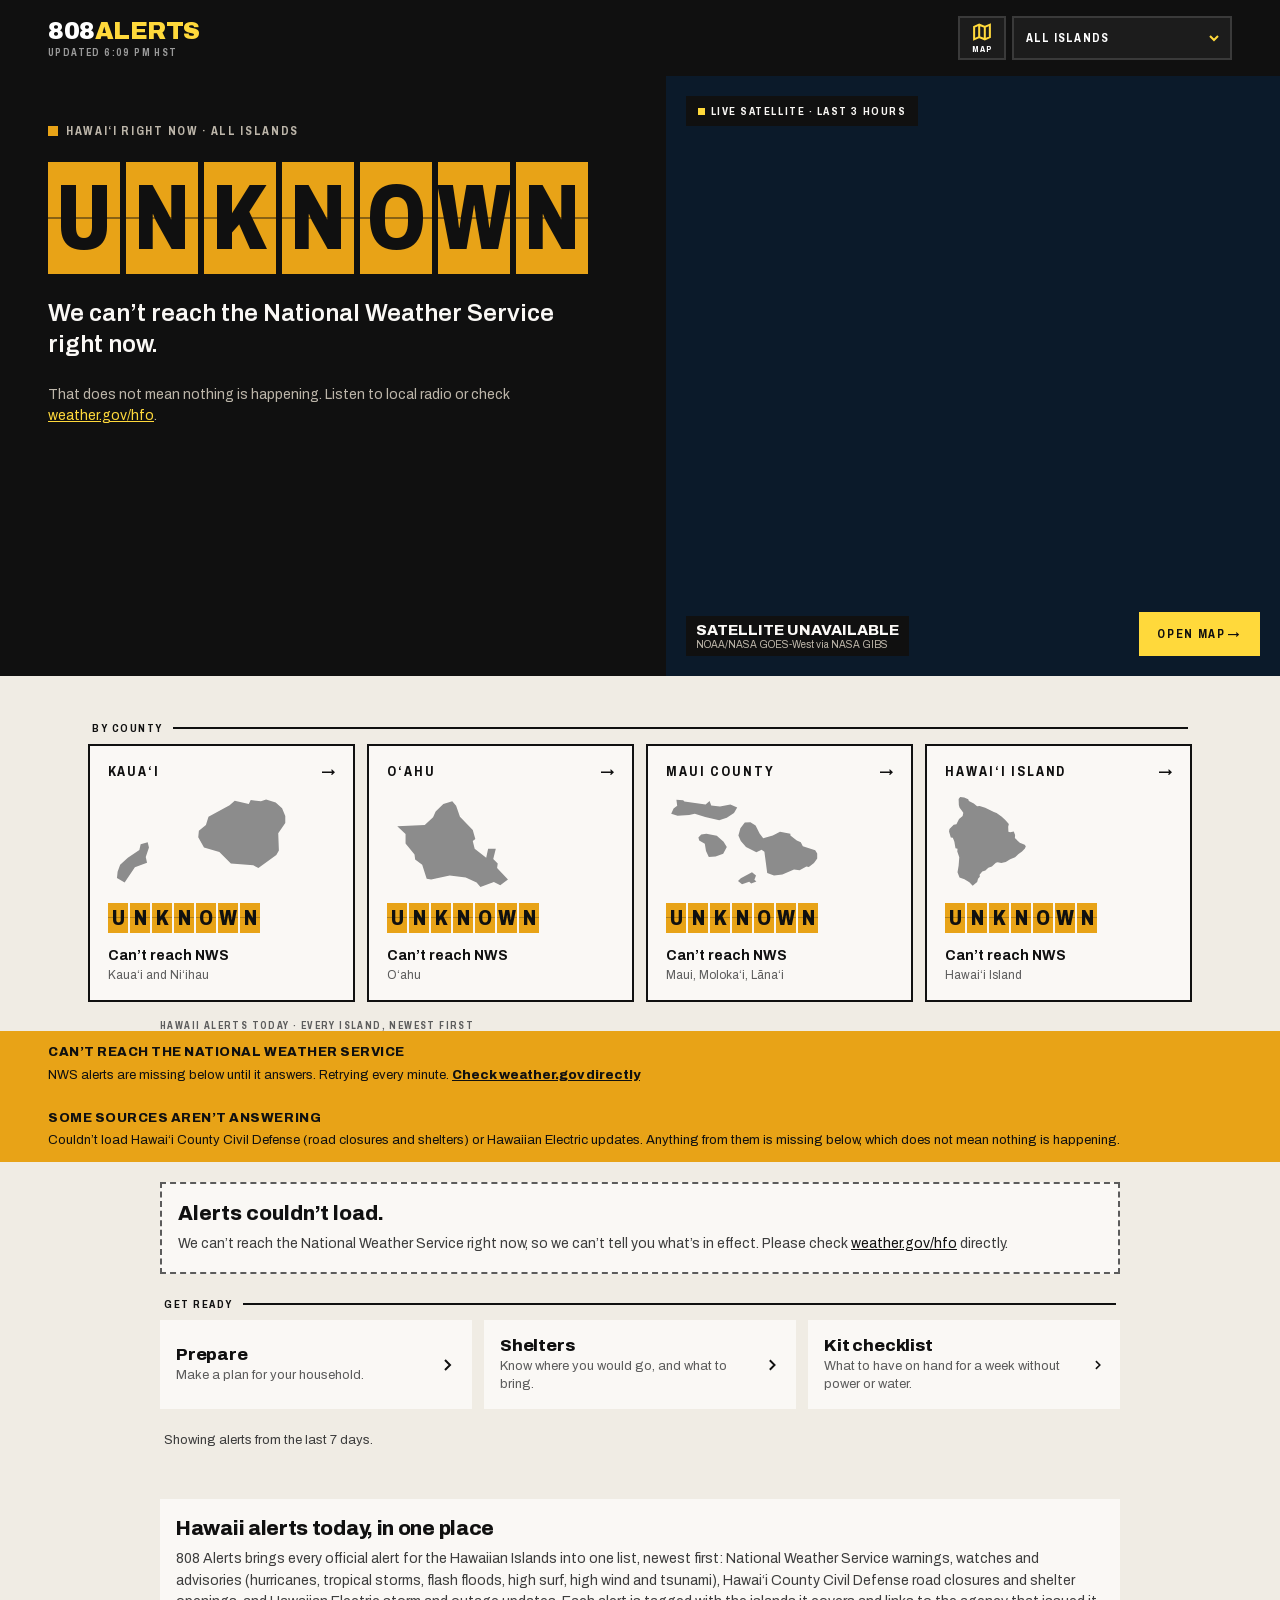
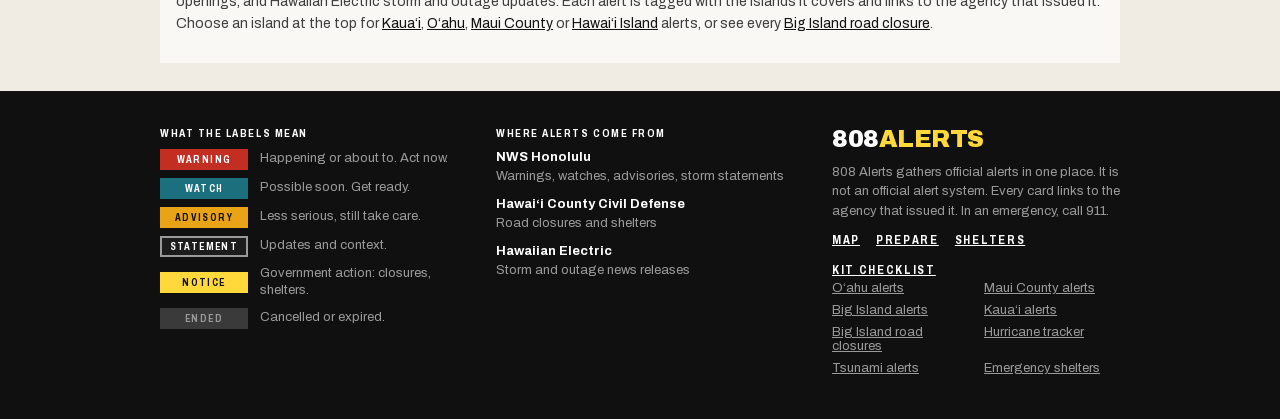
==== index.html @ 9dc6ea48 "Add the home page hero: split-flap status word, NWS wind-window countdown, satellite loop, county bo" ====
<!doctype html>
<html lang="en" data-page="feed" data-island="ALL">
<head>
<meta charset="utf-8">
<meta name="viewport" content="width=device-width, initial-scale=1, viewport-fit=cover">
<title>Hawaii Alerts Today: Live Warnings, Road Closures &amp; Outages · 808 Alerts</title>
<meta name="description" content="Live Hawaii alerts today for every island: National Weather Service warnings and watches, Big Island road closures and shelters, and Hawaiian Electric outage updates, newest first.">
<meta name="theme-color" content="#101010">
<link rel="canonical" href="https://808alerts.com/">
<link rel="icon" type="image/png" href="[data-uri]">
<meta property="og:image" content="https://808alerts.com/og-image.png">
<meta property="og:type" content="website">
<meta property="og:site_name" content="808 Alerts">
<meta property="og:url" content="https://808alerts.com/">
<meta property="og:title" content="Hawaii Alerts Today: Live Warnings, Road Closures &amp; Outages · 808 Alerts">
<meta property="og:description" content="Live Hawaii alerts today for every island: National Weather Service warnings and watches, Big Island road closures and shelters, and Hawaiian Electric outage updates, newest first.">
<meta name="twitter:card" content="summary">
<meta name="twitter:title" content="Hawaii Alerts Today: Live Warnings, Road Closures &amp; Outages · 808 Alerts">
<meta name="twitter:description" content="Live Hawaii alerts today for every island: National Weather Service warnings and watches, Big Island road closures and shelters, and Hawaiian Electric outage updates, newest first.">
<meta name="twitter:image" content="https://808alerts.com/og-image.png">
<script type="application/ld+json">
{"@context": "https://schema.org", "@type": "WebSite", "name": "808 Alerts", "url": "https://808alerts.com/", "description": "Every official alert in Hawaiʻi, newest first, tagged by island. Not an official alert system.", "inLanguage": "en", "isAccessibleForFree": true}
</script>
<style>
@font-face{
  font-family:Archivo;
  font-style:normal;
  font-weight:400 900;
  font-stretch:77% 100%;
  font-display:swap;
  src:url([data-uri]) format("woff2");
}
:root{
  --ink:#101010;--ink2:#1c1c1c;--surface:#faf8f5;--surface2:#f0ece4;--line:#e6e1d9;
  --accent:#ffd93b;--warn:#c22e22;--advis:#e8a317;--watch:#1c6f7d;
  --muted:#9a9a9a;--muted3:#5c5c5c;--body:#3d3d3d;--land:#d6cfc2;--edge:#3a3a3a;
}
*{box-sizing:border-box}
html{-webkit-text-size-adjust:100%}
body{margin:0;background:var(--surface2);color:var(--ink);font-family:Archivo,system-ui,-apple-system,"Segoe UI",sans-serif;font-stretch:100%}
a{color:var(--ink)}
button,select{font:inherit;color:inherit;cursor:pointer}
:focus-visible{outline:2px solid var(--accent);outline-offset:2px}
.sr{position:absolute;width:1px;height:1px;overflow:hidden;clip:rect(0 0 0 0);white-space:nowrap}
.n{font-stretch:77%;font-weight:700;letter-spacing:.14em}
[hidden]{display:none!important}

/* header */
.bar{background:var(--ink);padding:12px 16px;display:flex;align-items:center;justify-content:space-between;gap:12px;position:sticky;top:0;z-index:5}
.brand{display:flex;flex-direction:column;gap:5px;text-decoration:none}
.wm{font-weight:900;font-size:20px;letter-spacing:-.02em;line-height:1}
.wm b{color:#fff;font-weight:900}.wm i{color:var(--accent);font-style:normal}
.upd{font-size:10px;color:var(--muted);line-height:1}
.hr{display:flex;align-items:center;gap:6px}
.mapbtn{min-height:44px;min-width:48px;padding:0 10px;border:2px solid var(--edge);background:var(--ink2);color:#fff;text-decoration:none;display:flex;flex-direction:column;align-items:center;justify-content:center;gap:3px;font-size:9px;letter-spacing:.12em}
.mapbtn svg{color:var(--accent)}
.mapbtn:hover{border-color:var(--accent)}
.pick{position:relative}
.pick select{appearance:none;-webkit-appearance:none;min-height:44px;width:152px;padding:0 34px 0 12px;background:var(--ink2);color:#fff;border:2px solid var(--edge);border-radius:0;font-stretch:77%;font-weight:700;font-size:12px;letter-spacing:.1em}
.pick svg{position:absolute;right:12px;top:50%;margin-top:-6px;pointer-events:none}
.back{min-height:44px;display:flex;align-items:center;gap:8px;color:#fff;text-decoration:none;font-size:12px}

/* banners */
.banner{background:var(--advis);color:var(--ink);padding:12px 16px;display:flex;flex-direction:column;gap:4px;font-size:13px;line-height:1.45}
.banner strong{font-weight:800;letter-spacing:.04em}
.banner a{font-weight:800}

/* feed */
main{padding:0 12px 28px;display:flex;flex-direction:column;gap:10px;max-width:960px;margin:0 auto}
.rule{display:flex;align-items:center;gap:10px;padding:14px 4px 0}
.rule span:first-child{font-size:11px;white-space:nowrap}
.rule span:last-child{flex-grow:1;height:2px;background:var(--ink);display:block}
.rule.red span:first-child{color:var(--warn)}.rule.red span:last-child{background:var(--warn)}
.group{display:flex;flex-direction:column;gap:10px}

.card{background:var(--surface);display:flex;flex-direction:column}
.card.ended{opacity:.62}
.card.ended h2{color:var(--muted3);text-decoration:line-through;text-decoration-thickness:2px}
.card.pin{outline:3px solid var(--warn);outline-offset:-3px}
.c-top{padding:12px 14px 0;display:flex;align-items:flex-start;justify-content:space-between;gap:12px}
.c-id{display:flex;flex-direction:column;gap:8px;min-width:0}
.c-ev{display:flex;flex-wrap:wrap;align-items:center;gap:8px}
.tag{padding:3px 7px;font-size:11px;border:2px solid transparent;line-height:1.1;display:inline-block}
.t-WARNING{background:var(--warn);color:#fff;border-color:var(--warn)}
.t-WATCH{background:var(--watch);color:#fff;border-color:var(--watch)}
.t-ADVISORY{background:var(--advis);color:var(--ink);border-color:var(--advis)}
.t-STATEMENT{background:var(--surface);color:var(--ink);border-color:var(--ink)}
.t-NOTICE{background:var(--ink);color:var(--accent);border-color:var(--ink)}
.t-ENDED{background:var(--line);color:var(--muted3);border-color:var(--line)}
.ev{font-weight:800;font-size:13px;text-transform:uppercase}
.when{font-size:12px;color:var(--muted3);display:flex;flex-wrap:wrap;align-items:center;gap:6px}
.when b{color:var(--ink);font-weight:800}
.stale{background:var(--advis);color:var(--ink);padding:2px 6px;font-size:10px;letter-spacing:.1em}
.loc{display:flex;flex-direction:column;align-items:flex-end;gap:4px;flex-shrink:0;width:100px;color:var(--ink);text-decoration:none}
.loc:hover svg{outline:2px solid var(--accent);outline-offset:2px}
.loc svg{display:block;width:96px;height:64px}
.loc span{font-size:9px;letter-spacing:.1em;line-height:1.2;text-align:right}
.c-body{padding:8px 14px 14px;display:flex;flex-direction:column;gap:8px}
.card h2{margin:0;font-weight:800;font-size:20px;line-height:1.15;letter-spacing:-.015em}
.card h2 a{color:inherit;text-decoration:none}
.card h2 a:hover{text-decoration:underline;text-decoration-thickness:2px}
.card p{margin:0;font-size:14px;line-height:1.5;color:var(--body)}
.area{font-size:12px;line-height:1.4;color:var(--muted3)}
.band{padding:9px 14px;font-size:13px;line-height:1.4}
.band b{font-weight:800}
.band.red{background:var(--warn);color:#fff}
.band.amb{background:var(--advis);color:var(--ink)}
.c-foot{border-top:2px solid var(--line);padding:10px 14px;display:flex;align-items:center;gap:10px}
.c-meta{display:flex;flex-direction:column;gap:2px;min-width:0}
.c-meta .ag{font-size:11px;letter-spacing:.12em}
.c-meta span{font-size:11px;color:var(--muted3)}
.c-meta .until{color:var(--ink);font-weight:700}
.src{margin-left:auto;min-height:40px;padding:0 12px;background:var(--accent);color:var(--ink);text-decoration:none;display:flex;align-items:center;gap:6px;font-weight:800;font-size:11px;letter-spacing:.08em;white-space:nowrap;border:0;border-radius:0}
.more{min-height:44px;margin-top:8px;background:transparent;border:2px solid var(--ink);border-radius:0;font-weight:800;font-size:12px;letter-spacing:.08em}
.note{padding:12px 4px 0;font-size:13px;line-height:1.5;color:var(--body)}

.empty{background:var(--surface);border:2px dashed var(--muted3);padding:18px 16px;display:flex;flex-direction:column;gap:8px;margin-top:12px}
.empty h2{margin:0;font-weight:800;font-size:20px;line-height:1.15}
.empty p{margin:0;font-size:14px;line-height:1.5;color:var(--body)}
.quiet{background:var(--surface);padding:22px 18px 20px;display:flex;flex-direction:column;gap:14px;margin-top:12px}
.quiet svg{width:100%;height:auto;max-width:420px}
.quiet .k{display:flex;align-items:center;gap:8px;color:var(--watch);font-size:11px}
.quiet .k i{width:10px;height:10px;background:var(--watch);display:block}
.quiet h2{margin:0;font-weight:800;font-size:30px;line-height:1.05;letter-spacing:-.03em}
.quiet p{margin:0;font-size:14px;line-height:1.5;color:var(--body)}
.loading{padding:40px 8px;font-size:14px;color:var(--muted3)}

.tiles{display:flex;flex-direction:column;gap:4px}
.tile{background:var(--surface);padding:16px;min-height:44px;display:flex;align-items:center;gap:12px;text-decoration:none;color:var(--ink)}
.tile span{display:flex;flex-direction:column;gap:3px;flex-grow:1}
.tile b{font-weight:800;font-size:17px;letter-spacing:-.01em}
.tile small{font-size:13px;color:var(--muted3);line-height:1.35}

/* detail */
.d-head{background:var(--surface);display:flex;flex-direction:column;margin-top:12px}
.d-in{padding:16px 16px 0;display:flex;flex-direction:column;gap:12px}
.d-head h1{margin:0;font-weight:800;font-size:28px;line-height:1.06;letter-spacing:-.03em}
.facts{display:grid;grid-template-columns:repeat(2,minmax(0,1fr));gap:10px 14px;font-size:13px;line-height:1.35}
.facts div{display:flex;flex-direction:column;gap:2px}
.facts span{font-size:10px;color:var(--muted3)}
.facts b{font-weight:800}
.d-head p{margin:0;font-size:15px;line-height:1.5;color:var(--body)}
.acts{padding:14px 16px 16px;display:grid;grid-template-columns:repeat(2,minmax(0,1fr));gap:6px}
.acts .src{margin:0;min-height:44px;justify-content:center;font-size:12px;grid-column:1/-1}
.mapl{min-height:44px;background:var(--surface);color:var(--ink);border:2px solid var(--ink);text-decoration:none;display:flex;align-items:center;justify-content:center;gap:8px;font-weight:800;font-size:12px;letter-spacing:.08em}
.share{min-height:44px;background:var(--ink);color:#fff;border:0;border-radius:0;display:flex;align-items:center;justify-content:center;gap:8px;font-weight:800;font-size:12px;letter-spacing:.08em}
.panel{background:var(--surface);padding:14px;display:flex;flex-direction:column;gap:14px}
.panel>p{margin:0;font-size:13px;line-height:1.45;color:var(--body)}
.zones{display:grid;grid-template-columns:repeat(2,minmax(0,1fr));gap:4px}
.zones button{min-height:52px;padding:8px 10px;border:2px solid var(--line);border-radius:0;background:var(--surface);text-align:left;display:flex;flex-direction:column;justify-content:center;gap:2px}
.zones button b{font-weight:800;font-size:12px;line-height:1.2}
.zones button span{font-size:9px;color:var(--muted3)}
.zones button[aria-pressed=true]{background:var(--ink);color:#fff;border-color:var(--ink)}
.zones button[aria-pressed=true] span{color:var(--accent)}
.threats{display:flex;flex-direction:column;border-top:2px solid var(--ink)}
.threats .zt{padding:12px 0 4px;display:flex;flex-direction:column;gap:2px}
.threats .zt b{font-weight:800;font-size:18px}
.threats .zt span{font-size:12px;color:var(--muted3)}
.thr{padding:12px 0;border-bottom:2px solid var(--line);display:flex;flex-direction:column;gap:6px}
.thr .h{display:flex;align-items:center;gap:10px}
.thr .h span:first-child{font-size:11px;flex-grow:1}
.bars{display:flex;gap:3px}
.bars i{width:18px;height:8px;display:block;background:var(--line)}
.bars i.on{background:var(--ink)}
.thr b{font-weight:800;font-size:15px}
.thr small{font-size:13px;line-height:1.4;color:var(--body)}
.fine{margin:0;font-size:12px;line-height:1.45;color:var(--muted3)}
.rows{background:var(--surface);padding:4px 14px;display:flex;flex-direction:column}
.rows div{padding:12px 0;border-bottom:2px solid var(--line);display:grid;grid-template-columns:76px minmax(0,1fr);gap:10px;font-size:14px;line-height:1.45}
.rows div:last-child{border-bottom:0}
.rows div>span:first-child{font-weight:800}
.rows .n{font-size:11px;padding-top:2px;font-weight:700}
.full{background:var(--surface);padding:0 14px}
.full summary{min-height:44px;display:flex;align-items:center;font-weight:800;font-size:12px;letter-spacing:.08em;cursor:pointer}
.full pre{white-space:pre-wrap;font-family:inherit;font-size:13px;line-height:1.5;color:var(--body);margin:0 0 14px}
.rel{background:var(--surface);padding:12px 14px;display:flex;flex-direction:column;gap:5px;text-decoration:none;color:var(--ink)}
.rel .h{display:flex;align-items:center;gap:8px}
.rel .h .tag{font-size:10px;padding:2px 6px}
.rel .h time{margin-left:auto;font-size:12px;color:var(--muted3)}
.rel b{font-size:14px;font-weight:700;line-height:1.3}

/* footer */
footer.site{background:var(--ink);color:var(--muted);padding:24px 20px 32px}
.f-in{max-width:960px;margin:0 auto;display:flex;flex-direction:column;gap:28px}
.f-in h3{margin:0 0 10px;font-size:11px;color:#fff;font-weight:700}
.legend{display:grid;grid-template-columns:88px minmax(0,1fr);gap:8px 12px;align-items:center;font-size:13px;line-height:1.35}
.legend .tag{font-size:10px;text-align:center}
.legend .t-STATEMENT{background:var(--ink2);color:#fff;border-color:var(--muted)}
.legend .t-NOTICE{background:var(--accent);color:var(--ink);border-color:var(--accent)}
.legend .t-ENDED{background:var(--edge);color:var(--muted);border-color:var(--edge)}
.srcs{display:flex;flex-direction:column;gap:10px;font-size:13px;line-height:1.35}
.srcs div{display:flex;flex-direction:column;gap:2px}
.srcs b{color:#fff;font-weight:700}
.about p{margin:12px 0;font-size:13px;line-height:1.5}
.links{display:flex;flex-wrap:wrap;gap:16px;font-size:12px}
.links a{color:#fff}
.more-l{display:grid;grid-template-columns:repeat(2,minmax(0,1fr));gap:8px 16px;font-size:13px;margin-top:4px}
.more-l a{color:var(--muted)}
.more-l a:hover{color:#fff}

@media (min-width:900px){
  .bar{padding:16px 48px}
  .wm{font-size:24px}
  .pick select{width:220px}
  main{padding:8px 0 40px;width:960px}
  .card{display:grid;grid-template-columns:124px minmax(0,1fr) 156px;grid-auto-rows:auto}
  .card .c-top{display:contents}
  .card .c-id{grid-column:1;grid-row:1/span 6;padding:18px 16px;border-right:2px solid var(--line);gap:10px}
  .card .c-ev{flex-direction:column;align-items:flex-start;order:2;gap:6px}
  .card .when{order:1;flex-direction:column;align-items:flex-start;gap:4px}
  .card .when b{font-size:20px;letter-spacing:-.01em;line-height:1;display:block;margin-bottom:4px}
  .card .when .dot{display:none}
  .card .loc{grid-column:3;grid-row:1/span 6;width:auto;padding:18px 16px;border-left:2px solid var(--line);align-items:center}
  .card .loc svg{width:132px;height:88px}
  .card .loc span{text-align:center;font-size:10px}
  .card .c-body,.card .band,.card .c-foot{grid-column:2}
  .card .c-foot{align-self:end}
  .card h2{font-size:24px}
  .card p{font-size:15px;line-height:1.55}
  .c-body{padding:18px 22px 16px;gap:10px}
  .band{padding:10px 22px}
  .c-foot{margin-top:auto;padding:10px 22px}
  .tiles{display:grid;grid-template-columns:repeat(3,minmax(0,1fr));gap:12px}
  .zones{grid-template-columns:repeat(4,minmax(0,1fr))}
  .detail main{width:720px}
  .f-in{display:grid;grid-template-columns:repeat(3,minmax(0,1fr));gap:48px}
  footer.site{padding:36px 48px 44px}
  .banner{padding:12px 48px}
}

/* SEO pass, 2026-09-24: page heading, about block, island guides, road closures */
.kick{max-width:960px;margin:0 auto;padding:14px 16px 0;font-size:10px;color:var(--muted3);font-weight:700}
.morel{font-size:13px;font-weight:700;color:var(--ink)}
.aboutfeed{max-width:960px;margin:8px auto 0;padding:0 12px}
.aboutfeed>div,.guide{background:var(--surface);padding:18px 16px}
.aboutfeed h2,.guide h2{margin:0 0 8px;font-weight:800;font-size:20px;letter-spacing:-.015em;line-height:1.15}
.aboutfeed p,.guide p{margin:0 0 10px;font-size:14px;line-height:1.55;color:var(--body)}
.aboutfeed p b{color:var(--ink)}
#now p{background:var(--surface2);padding:10px 12px;margin:12px 0 0}
.guide{max-width:960px;margin:10px auto 0;padding:18px 16px}
.guidewrap{max-width:960px;margin:0 auto;padding:0 12px 28px}
.guide h2{margin-top:22px}
.guide h2:first-child{margin-top:0}
.guide ul{margin:0 0 12px;padding-left:18px;font-size:14px;line-height:1.55;color:var(--body)}
.guide ul.links{list-style:none;padding:0;display:flex;flex-direction:column;gap:4px}
.guide ul.links li{background:var(--surface2);padding:10px 12px}
.guide ul.links a{font-weight:800;color:var(--ink);text-decoration:none;display:flex;flex-direction:column;gap:2px}
.guide ul.links a:hover{text-decoration:underline}
.guide .p{font-weight:400;font-size:12px;color:var(--muted3)}
.guide .meta{display:block;font-size:12px;color:var(--muted3);margin-top:3px}
.guide ul.links .meta a{display:inline;font-weight:400;color:var(--muted3);text-decoration:underline}
.guide .warnbox{background:var(--warn);color:#fff;padding:10px 12px;font-size:13px;line-height:1.45;margin:12px 0}
.guide .note{background:var(--surface2);padding:10px 12px}
.guide .cta{display:inline-flex;align-items:center;min-height:44px;padding:0 14px;background:var(--accent);color:var(--ink);font-weight:800;font-size:12px;letter-spacing:.08em;text-decoration:none;margin-top:6px}
.page{padding:12px 12px 28px}
.page>h1{margin:14px 4px 6px;font-weight:800;font-size:30px;line-height:1.05;letter-spacing:-.03em}
.page>.lead{margin:0 4px 14px;font-size:15px;line-height:1.5;color:var(--body)}
.count{margin:0 4px 10px;font-size:13px;color:var(--body)}
.roads{display:flex;flex-direction:column;gap:6px}
.road{background:var(--surface);padding:14px;display:flex;flex-direction:column;gap:6px}
.road.new{outline:2px solid var(--ink);outline-offset:-2px}
.r-h{display:flex;flex-wrap:wrap;align-items:center;gap:6px}
.r-h .dist{font-size:10px;color:var(--muted3);margin-left:4px}
.road h2{margin:0;font-weight:800;font-size:18px;line-height:1.2;display:flex;flex-direction:column;gap:2px}
.road h2 span{font-weight:600;font-size:14px;color:var(--body)}
.road p{margin:0;font-size:14px;line-height:1.45;color:var(--body)}
.road .alt{font-size:13px;color:var(--muted3)}
.road .since{font-size:12px;color:var(--muted3)}
@media (min-width:900px){
  .kick{padding:18px 0 0}
  .aboutfeed,.guidewrap{padding-left:0;padding-right:0}
  .page{width:960px;margin:0 auto;padding:12px 0 40px}
  .page>h1{font-size:40px}
  .roads{display:grid;grid-template-columns:repeat(2,minmax(0,1fr));gap:10px}
}
.road .onmap{font-size:13px;font-weight:700;color:var(--ink)}

/* Hero, 2026-11-02: split-flap status word, NWS wind-window countdown,
   GOES-West satellite loop, county board. Design: docs/hero-design/. */
.hero{background:var(--ink);color:var(--surface)}
.h-st{padding:24px 16px 28px}
.h-in{container-type:inline-size;display:flex;flex-direction:column;gap:16px;max-width:680px}
.h-k{display:flex;align-items:center;gap:8px;font-size:11px;color:#bdb6aa}
.h-k i{width:10px;height:10px;display:block;background:#5c5c5c}
.hw{margin:0}
.flaps{display:grid;grid-template-columns:repeat(var(--n),minmax(0,72px));gap:4px}
.fl{position:relative;display:flex;align-items:center;justify-content:center;font-weight:800;font-stretch:77%;line-height:1;background:#2b2b2b;color:var(--surface)}
.fl::after{content:"";position:absolute;left:0;right:0;top:50%;height:2px;margin-top:-1px;background:var(--ink);opacity:.45}
.flaps .gap{display:block}
.hw .fl{aspect-ratio:72/112;font-size:min(92px,calc((100cqw - (var(--n) - 1) * 4px) / var(--n) * 1.25))}
.lv-WARNING .fl,.h-k i.lv-WARNING{background:var(--warn);color:#fff}
.lv-WATCH .fl,.h-k i.lv-WATCH{background:var(--watch);color:#fff}
.lv-ADVISORY .fl,.lv-UNKNOWN .fl,.h-k i.lv-ADVISORY,.h-k i.lv-UNKNOWN{background:var(--advis);color:var(--ink)}
.lv-STATEMENT .fl,.h-k i.lv-STATEMENT{background:var(--surface);color:var(--ink)}
.h-k i.lv-QUIET{background:var(--surface)}
.lv-CHECKING .fl{color:var(--muted)}
.h-sum{margin:0;font-size:19px;line-height:1.3;font-weight:600}
.h-chk{margin:0;font-size:13px;line-height:1.5;color:#bdb6aa}
.h-chk a{color:var(--accent)}
.h-cd{border-top:2px solid #333;padding-top:18px;display:flex;flex-direction:column;gap:12px}
.h-cdl{font-size:11px;line-height:1.4;color:var(--accent)}
.h-cdn{display:flex;align-items:flex-end;gap:8px}
.cdf{grid-template-columns:repeat(var(--n),40px);gap:3px}
.cdf .fl{height:56px;font-size:46px;background:var(--accent);color:var(--ink)}
.cdf .fl::after{opacity:.3}
.h-cdn .u{font-size:14px;padding-bottom:4px}
.h-cdnote{margin:0;font-size:12px;line-height:1.5;color:#bdb6aa}
.h-ready{display:flex;flex-wrap:wrap;gap:8px}
.h-ready a{min-height:44px;padding:0 16px;display:inline-flex;align-items:center;border:2px solid var(--accent);color:var(--accent);text-decoration:none;font-size:12px}
.h-ready a.pri,.h-btns .pri{background:var(--accent);color:var(--ink)}
.h-sat{margin:0;position:relative;height:260px;background:#0b1a2a;overflow:hidden}
.frames img{position:absolute;top:0;left:0;width:100%;height:100%;object-fit:cover;opacity:0;transition:opacity .6s linear}
.frames img.on{opacity:1}
.h-chip{position:absolute;top:12px;left:12px;background:var(--ink);color:var(--surface);padding:7px 10px;font-size:10px;display:flex;gap:6px;align-items:center}
.h-chip i{width:7px;height:7px;background:var(--accent);display:block}
.h-bar{position:absolute;left:12px;right:12px;bottom:12px;display:flex;justify-content:space-between;align-items:flex-end;gap:8px}
.h-time{background:var(--ink);padding:6px 10px;display:flex;flex-direction:column;gap:1px;min-width:0}
.h-time b{font-size:13px;font-weight:800}
.h-time span{font-size:10px;color:#bdb6aa}
.h-btns{display:flex;gap:6px;flex-shrink:0}
.h-btns button,.h-btns a{min-height:44px;padding:0 12px;display:inline-flex;align-items:center;background:var(--ink);color:var(--accent);border:2px solid var(--accent);border-radius:0;text-decoration:none;font-size:11px}
.h-btns a.pri{display:none}
.cty{max-width:1200px;margin:0 auto;padding:4px 12px 0}
.cty-g{display:flex;flex-direction:column;gap:6px;margin-top:10px}
.ct{background:var(--surface);border:2px solid var(--ink);text-decoration:none;color:var(--ink);display:grid;grid-template-columns:72px minmax(0,1fr);grid-template-areas:"svg h" "svg mf" "svg d";column-gap:12px;row-gap:6px;padding:12px}
.ct:hover,.ct.cur{box-shadow:inset 0 -6px 0 var(--accent)}
.ct-h{grid-area:h;display:flex;justify-content:space-between;gap:8px;font-size:12px;font-weight:800}
.ct svg{grid-area:svg;width:72px;height:56px;align-self:center}
.mf{grid-area:mf}
.mf .flaps{grid-template-columns:repeat(var(--n),17px);gap:2px}
.mf .fl{height:26px;font-size:19px}
.mf .fl::after{height:1px;opacity:.25}
.mf.lv-NONE .fl,.mf.lv-CHECKING .fl{background:var(--line);color:var(--ink)}
.ct-d{grid-area:d;display:flex;flex-direction:column;gap:2px}
.ct-d b{font-size:14px;line-height:1.35;font-weight:700}
.ct-d span{font-size:12px;color:var(--muted3)}
@media (prefers-reduced-motion:reduce){.frames img{transition:none}}
@media (min-width:900px){
  .hero{display:grid;grid-template-columns:minmax(0,52fr) minmax(0,48fr);min-height:600px}
  .h-st{padding:48px 56px 48px 48px}
  .h-in{gap:24px}
  .flaps{gap:6px}
  .hw .fl{font-size:min(92px,calc((100cqw - (var(--n) - 1) * 6px) / var(--n) * 1.25))}
  .h-k{font-size:12px}
  .h-sum{font-size:24px}
  .h-chk{font-size:14px}
  .h-cdl{font-size:12px}
  .cdf{grid-template-columns:repeat(var(--n),52px);gap:4px}
  .cdf .fl{height:72px;font-size:60px}
  .h-cdn .u{font-size:16px;padding-bottom:6px}
  .h-cdnote{font-size:13px}
  .h-sat{height:auto;min-height:600px}
  .h-chip{top:20px;left:20px;font-size:11px;padding:9px 12px}
  .h-bar{left:20px;right:20px;bottom:20px}
  .h-time b{font-size:15px}
  .h-btns button,.h-btns a{padding:0 16px;font-size:12px}
  .h-btns a.pri{display:inline-flex}
  .cty{padding:32px 48px 0}
  .cty-g{display:grid;grid-template-columns:repeat(4,minmax(0,1fr));gap:12px}
  .ct{grid-template-columns:minmax(0,1fr);grid-template-areas:"h" "svg" "mf" "d";row-gap:14px;padding:18px}
  .ct-h{font-size:14px}
  .ct svg{width:100%;height:96px}
  .mf .flaps{grid-template-columns:repeat(var(--n),20px)}
  .mf .fl{height:30px;font-size:22px}
}
.threats .zt span a{color:var(--muted3)}

</style>
</head>
<body>
<header class="bar">
<a class="brand" href="/" aria-label="808 Alerts home">
<span class="wm"><b>808</b><i>ALERTS</i></span>
<span class="upd n" id="upd">CHECKING…</span>
</a>
<a class="back n" id="back" href="/" hidden><svg width="14" height="14" viewBox="0 0 16 16" fill="none" stroke="#ffd93b" stroke-width="2" aria-hidden="true"><path d="M10 3L5 8l5 5"/></svg>ALL ALERTS</a>
<div class="hr">
<a class="mapbtn n" id="mapbtn" href="/map/" aria-label="Open the map"><svg width="18" height="18" viewBox="0 0 16 16" fill="none" stroke="currentColor" stroke-width="1.8" aria-hidden="true"><path d="M1 3.5l4.5-2 5 2 4.5-2v11l-4.5 2-5-2-4.5 2z M5.5 1.5v11 M10.5 3.5v11"/></svg>MAP</a>
<div class="pick" id="pick">
<label class="sr" for="island">Show alerts for</label>
<select id="island">
<option value="ALL">ALL ISLANDS</option>
<option value="KAU">KAUAʻI</option>
<option value="OAH">OʻAHU</option>
<option value="MAUCO">MAUI COUNTY</option>
<option value="HAW">HAWAIʻI ISLAND</option>
</select>
<svg width="12" height="12" viewBox="0 0 12 12" fill="none" stroke="#ffd93b" stroke-width="2" aria-hidden="true"><path d="M2 4l4 4 4-4"/></svg>
</div>
</div>
</header>
<div id="feedwrap">
<section class="hero" id="hero">
<div class="h-st"><div class="h-in" id="hstatus"><!--SSR:HERO--><div class="h-k n"><i class="lv-CHECKING"></i>HAWAIʻI RIGHT NOW</div><p class="hw lv-CHECKING"><span class="sr">Checking alerts.</span><span class="flaps" aria-hidden="true" style="--n:8"><b class="fl">C</b><b class="fl">H</b><b class="fl">E</b><b class="fl">C</b><b class="fl">K</b><b class="fl">I</b><b class="fl">N</b><b class="fl">G</b></span></p><p class="h-sum">Checking the National Weather Service…</p><!--/SSR:HERO--></div></div>
<figure class="h-sat" id="hsat">
<div class="frames" id="frames"></div>
<div class="h-chip n"><i></i>LIVE SATELLITE · LAST 3 HOURS</div>
<div class="h-bar"><div class="h-time"><b id="stime">LOADING…</b><span>NOAA/NASA GOES-West via NASA GIBS</span></div>
<div class="h-btns"><button type="button" class="n" id="sloop" hidden>PAUSE LOOP</button><a class="n pri" id="smap" href="/map/">OPEN MAP →</a></div></div>
<figcaption class="sr">Satellite imagery of the Hawaiian Islands from the GOES-West weather satellite over the last three hours, playing as a loop.</figcaption>
</figure>
</section>
<section class="cty" id="counties"><!--SSR:COUNTIES--><!--/SSR:COUNTIES--></section>
<h1 class="kick n">HAWAII ALERTS TODAY · EVERY ISLAND, NEWEST FIRST</h1>
<div id="banners"><!--SSR:BANNERS--><!--/SSR:BANNERS--></div>
<main id="feed"><noscript><div class="empty"><h2>808 Alerts needs JavaScript to keep alerts current.</h2><p>Go straight to the sources: <a href="https://www.weather.gov/hfo/">NWS Honolulu</a>, <a href="https://dod.hawaii.gov/hiema/">HI-EMA</a>, and your county emergency agency.</p></div></noscript><!--SSR:FEED--><div class="loading">Loading alerts…</div><!--/SSR:FEED--></main>
<section class="aboutfeed"><div><h2>Hawaii alerts today, in one place</h2><p>808 Alerts brings every official alert for the Hawaiian Islands into one list, newest first: National Weather Service warnings, watches and advisories (hurricanes, tropical storms, flash floods, high surf, high wind and tsunami), Hawaiʻi County Civil Defense road closures and shelter openings, and Hawaiian Electric storm and outage updates. Each alert is tagged with the islands it covers and links to the agency that issued it. Choose an island at the top for <a href="/kauai-alerts/">Kauaʻi</a>, <a href="/oahu-alerts/">Oʻahu</a>, <a href="/maui-alerts/">Maui County</a> or <a href="/hawaii-island-alerts/">Hawaiʻi Island</a> alerts, or see every <a href="/big-island-road-closures/">Big Island road closure</a>.</p><div id="now"><!--SSR:NOW--><!--/SSR:NOW--></div></div></section>
<div class="guidewrap"></div>
</div>
<div id="detail" hidden></div>
<footer class="site">
<div class="f-in">
<div>
<h3 class="n">WHAT THE LABELS MEAN</h3>
<div class="legend">
<span class="tag n t-WARNING">WARNING</span><span>Happening or about to. Act now.</span>
<span class="tag n t-WATCH">WATCH</span><span>Possible soon. Get ready.</span>
<span class="tag n t-ADVISORY">ADVISORY</span><span>Less serious, still take care.</span>
<span class="tag n t-STATEMENT">STATEMENT</span><span>Updates and context.</span>
<span class="tag n t-NOTICE">NOTICE</span><span>Government action: closures, shelters.</span>
<span class="tag n t-ENDED">ENDED</span><span>Cancelled or expired.</span>
</div>
</div>
<div>
<h3 class="n">WHERE ALERTS COME FROM</h3>
<div class="srcs">
<div><b>NWS Honolulu</b><span>Warnings, watches, advisories, storm statements</span></div>
<div><b>Hawaiʻi County Civil Defense</b><span>Road closures and shelters</span></div>
<div><b>Hawaiian Electric</b><span>Storm and outage news releases</span></div>
</div>
</div>
<div class="about">
<span class="wm"><b>808</b><i>ALERTS</i></span>
<p>808 Alerts gathers official alerts in one place. It is not an official alert system. Every card links to the agency that issued it. In an emergency, call 911.</p>
<div class="links n"><a href="/map/">MAP</a><a href="/hurricane-preparation-hawaii/">PREPARE</a><a href="/emergency-shelters-hawaii/">SHELTERS</a><a href="/hurricane-kit-checklist/">KIT CHECKLIST</a></div>
<nav class="more-l" aria-label="More from 808 Alerts"><a href="/oahu-alerts/">Oʻahu alerts</a><a href="/maui-alerts/">Maui County alerts</a><a href="/hawaii-island-alerts/">Big Island alerts</a><a href="/kauai-alerts/">Kauaʻi alerts</a><a href="/big-island-road-closures/">Big Island road closures</a><a href="/hurricane-tracker-hawaii/">Hurricane tracker</a><a href="/hawaii-tsunami-alerts/">Tsunami alerts</a><a href="/emergency-shelters-hawaii/">Emergency shelters</a></nav>
</div>
</div>
</footer>
<script>
(function () {
'use strict';

/* ---------- constants ---------- */
var TZ = 'Pacific/Honolulu';
var NWS_BASE = 'https://api.weather.gov';
var NWS_PAGE = 'https://www.weather.gov/hfo/';
var WORKER = 'https://808alerts-api.shauna-coy.workers.dev';
var HCCDA = 'https://services1.arcgis.com/C2LPusZs5OXNGFDn/arcgis/rest/services';
var HCCDA_DASH = 'https://www.arcgis.com/apps/dashboards/5865229bcba74020992b372ef18b6f17';
var HCCDA_PAGE = 'https://www.hawaiicounty.gov/departments/civil-defense';
/* The county's public Hazard Impact Map (the web map behind the dashboard above),
   opened in ArcGIS Map Viewer at a given spot: the closest official view of one
   closure or shelter, since the county publishes no page per item. */
var HCCDA_WEBMAP = '5a3b24e3f64c4ababdeecfadb9bdb9f8';
function countyMapAt(lon, lat, level) {
  return 'https://www.arcgis.com/apps/mapviewer/index.html?webmap=' + HCCDA_WEBMAP + '&center=' + (+lon).toFixed(5) + ',' + (+lat).toFixed(5) + '&level=' + (level || 15);
}
/* NWS publishes the text of every product it issues. The alert names its product
   (AWIPS id, e.g. TCVHFO for a hurricane watch), which gives a page with exactly
   what NWS issued. It shows the latest issuance of that product, so it is only
   used while the alert is still in effect. */
function nwsProductURL(awips) {
  var m = /^([A-Z0-9]{3})(HFO)$/.exec(awips || '');
  return m ? 'https://forecast.weather.gov/product.php?site=HFO&issuedby=HFO&product=' + m[1] : '';
}
var ZONE_COUNTY = { HAW: 'HIC001', OAH: 'HIC003', KAU: 'HIC007', NII: 'HIC007', MAU: 'HIC009', MOL: 'HIC009', LAN: 'HIC009', KAH: 'HIC009' };
function nwsZoneURL(zone) {
  var isl = (Z[zone] || [])[0];
  return /^HIZ/.test(zone) && isl ? 'https://forecast.weather.gov/showsigwx.php?warnzone=' + zone + '&warncounty=' + ZONE_COUNTY[isl] : '';
}
var WEEK = 7 * 864e5;
var REFRESH = 60e3;
var HISTORY_REFRESH = 10 * 60e3;
var SHELTER_STALE = 6 * 36e5;

var ISL_ORDER = ['NII', 'KAU', 'OAH', 'MOL', 'LAN', 'MAU', 'KAH', 'HAW'];
var ISL_NAME = { NII: 'NIʻIHAU', KAU: 'KAUAʻI', OAH: 'OʻAHU', MOL: 'MOLOKAʻI', LAN: 'LĀNAʻI', MAU: 'MAUI', KAH: 'KAHOʻOLAWE', HAW: 'HAWAIʻI ISLAND' };
var FILTER_NAME = { ALL: 'All islands', KAU: 'Kauaʻi', OAH: 'Oʻahu', MAUCO: 'Maui County', HAW: 'Hawaiʻi Island' };
var FILTER_PAGE = { ALL: '/', KAU: '/kauai-alerts/', OAH: '/oahu-alerts/', MAUCO: '/maui-alerts/', HAW: '/hawaii-island-alerts/' };
var FILTER_ISL = { KAU: ['KAU', 'NII'], OAH: ['OAH'], MAUCO: ['MAU', 'MOL', 'LAN', 'KAH'], HAW: ['HAW'] };
var COUNTY_AGENCY = {
  KAU: ['Kauaʻi Emergency Management Agency', 'https://www.kauai.gov/Government/Departments-Agencies/Emergency-Management-Agency'],
  OAH: ['Honolulu Department of Emergency Management', 'https://www.honolulu.gov/dem/'],
  MAUCO: ['Maui Emergency Management Agency', 'https://www.mauicounty.gov/2921/Emergency-Management-Agency'],
  HAW: ['Hawaiʻi County Civil Defense', HCCDA_PAGE]
};

/* NWS zone and county codes to islands. Verified against api.weather.gov/zones on 2026-09-23. */
var Z = {};
function zset(codes, isl) { codes.forEach(function (c) { Z[c] = isl; }); }
zset(['HIZ001'], ['NII']);
zset(['HIZ003', 'HIZ004', 'HIZ029', 'HIZ030', 'HIZ031'], ['KAU']);
zset(['HIZ006', 'HIZ007', 'HIZ009', 'HIZ010', 'HIZ011', 'HIZ032', 'HIZ033', 'HIZ034', 'HIZ035', 'HIZ036'], ['OAH']);
zset(['HIZ037', 'HIZ038', 'HIZ039', 'HIZ040', 'HIZ041'], ['MOL']);
zset(['HIZ015', 'HIZ042', 'HIZ043', 'HIZ044'], ['LAN']);
zset(['HIZ016'], ['KAH']);
zset(['HIZ017', 'HIZ018', 'HIZ022', 'HIZ045', 'HIZ046', 'HIZ047', 'HIZ048', 'HIZ049', 'HIZ050'], ['MAU']);
zset(['HIZ023', 'HIZ026', 'HIZ027', 'HIZ028', 'HIZ051', 'HIZ052', 'HIZ053', 'HIZ054'], ['HAW']);
zset(['HIC001'], ['HAW']); zset(['HIC003'], ['OAH']); zset(['HIC005'], ['MOL']);
zset(['HIC007'], ['KAU', 'NII']); zset(['HIC009'], ['MAU', 'MOL', 'LAN', 'KAH']);
zset(['PHZ110', 'PHZ111', 'PHZ112'], ['KAU', 'NII']); zset(['PHZ113'], ['KAU', 'OAH']);
zset(['PHZ114', 'PHZ115'], ['OAH']); zset(['PHZ116'], ['OAH', 'MOL']);
zset(['PHZ117', 'PHZ118'], ['MAU', 'MOL', 'LAN', 'KAH']); zset(['PHZ119'], ['MAU']);
zset(['PHZ120'], ['MAU', 'MOL']); zset(['PHZ121'], ['MAU', 'HAW']);
zset(['PHZ122', 'PHZ123', 'PHZ124'], ['HAW']);

/* Hawaiian spellings for place names the feeds publish without diacritics. */
var PLACES = [
  ['Mamalahoa', 'Māmalahoa'], ['Ookala', 'ʻŌʻōkala'], ['Pahoa', 'Pāhoa'], ['Naalehu', 'Nāʻālehu'], ['Pahala', 'Pāhala'],
  ['Milolii', 'Miloliʻi'], ['Waikoloa', 'Waikōloa'], ['Mahukona', 'Māhukona'], ['Hawi', 'Hāwī'], ['Honokaa', 'Honokaʻa'],
  ['Keaau', 'Keaʻau'], ['Kau', 'Kaʻū'], ['Hamakua', 'Hāmākua'], ['Waipio', 'Waipiʻo'], ['Laupahoehoe', 'Laupāhoehoe'],
  ['Kaalaiki', 'Kaʻalāiki'], ['Kahoolawe', 'Kahoʻolawe'], ['Lanai', 'Lānaʻi'], ['Molokai', 'Molokaʻi'], ['Kauai', 'Kauaʻi'],
  ['Oahu', 'Oʻahu'], ['Niihau', 'Niʻihau'], ['Haleakala', 'Haleakalā'], ['Kipahulu', 'Kīpahulu'], ['Waianae', 'Waiʻanae'],
  ['Koolau', 'Koʻolau'], ['Ewa', 'ʻEwa']
];
function place(s) {
  if (!s) return s;
  PLACES.forEach(function (p) { s = s.replace(new RegExp('\\b' + p[0] + '\\b', 'g'), p[1]); });
  return s;
}

var ISL_PATHS = {"HAW":"M116.8 75.2L117.0 74.1L118.9 72.2L120.1 72.0L121.3 69.7L122.9 68.3L123.2 66.9L121.5 64.5L121.2 63.4L121.1 60.7L121.8 59.8L123.6 60.0L125.4 60.8L125.7 61.6L127.9 62.7L129.4 63.9L130.5 63.8L133.0 64.6L136.9 66.5L138.1 67.0L140.3 68.5L141.9 70.0L143.6 71.9L143.3 73.1L143.4 75.4L144.2 75.6L145.8 75.3L146.4 76.8L146.3 78.2L148.5 80.3L150.7 81.2L151.2 81.8L150.8 82.9L149.5 84.2L147.8 85.4L146.4 86.8L144.2 87.7L142.2 88.9L140.2 89.4L138.6 89.0L137.8 89.2L136.0 90.9L134.4 91.5L133.1 92.7L131.7 93.2L130.5 94.6L130.6 95.5L129.8 96.4L129.4 97.9L127.4 99.5L125.9 98.0L123.7 96.6L121.5 95.9L120.6 93.5L121.1 90.6L121.4 86.8L120.5 84.2L120.6 83.0L119.7 82.7L119.2 79.8L118.5 78.1L117.6 77.9L116.8 75.2Z","MAU":"M99.1 40.6L99.6 38.8L100.7 37.4L102.1 37.3L103.4 38.1L104.4 40.1L105.3 41.3L107.7 40.6L109.5 39.7L112.1 40.2L112.1 40.6L113.7 41.9L114.7 42.3L115.2 43.3L118.3 44.3L118.8 45.1L118.8 46.4L118.0 47.5L116.7 48.5L116.1 48.4L114.4 49.3L113.0 49.1L110.1 50.4L108.0 50.6L106.3 50.0L105.6 44.7L104.9 44.2L103.6 44.8L101.0 43.5L99.7 42.0L99.1 40.6Z","KAH":"M99.0 52.0L99.7 51.3L102.5 49.8L103.5 50.6L103.1 51.7L103.6 52.1L102.3 52.6L101.8 52.2L100.0 52.8L99.0 52.0Z","LAN":"M89.1 41.1L89.8 40.4L91.1 40.2L93.7 40.7L95.4 42.2L96.2 43.5L95.3 45.2L93.4 45.9L91.7 46.0L91.0 44.5L90.7 42.7L89.3 41.9L89.1 41.1Z","MOL":"M82.3 35.2L82.9 33.9L83.8 33.2L83.6 31.7L85.3 31.8L85.6 32.1L90.9 32.9L91.9 32.0L92.3 33.1L94.5 33.4L97.1 32.9L98.8 33.6L98.0 35.0L96.2 36.2L94.3 36.8L90.8 36.0L88.2 35.2L86.8 35.5L83.9 35.7L82.3 35.2Z","OAH":"M55.6 21.2L59.9 21.0L61.2 19.8L61.6 18.9L62.8 17.7L64.2 17.3L64.8 18.0L65.4 19.7L67.4 21.8L67.8 23.2L67.4 23.5L67.7 24.7L69.5 26.1L69.8 24.7L71.0 24.7L70.6 26.3L71.3 27.0L71.2 27.7L72.9 29.5L71.7 30.4L70.7 29.9L68.6 30.7L68.0 30.0L66.3 29.2L63.8 28.9L60.9 29.5L60.2 29.4L59.5 27.2L58.4 26.4L58.3 25.6L56.9 23.9L56.9 22.4L55.6 21.2Z","KAU":"M14.1 7.9L14.2 6.9L15.3 6.0L15.7 4.7L19.0 2.9L19.8 2.2L22.0 2.7L22.3 2.1L23.9 2.3L24.7 2.0L26.2 2.5L27.2 3.4L27.7 4.6L27.7 5.7L26.6 7.3L26.7 10.0L26.3 10.7L23.5 12.7L22.7 12.3L19.2 12.0L17.4 10.2L15.0 9.5L14.1 7.9Z","NII":"M1.5 13.3L1.9 12.2L3.1 11.1L4.9 9.9L5.1 9.0L6.2 8.7L6.4 9.5L5.9 11.0L6.1 11.9L4.2 12.6L2.6 15.0L1.4 14.3L1.5 13.3Z"}
;

var TROPICAL_DEF = {
  'Hurricane Warning': 'Hurricane conditions are expected within the warning area. Rush preparations to completion.',
  'Hurricane Watch': 'Hurricane conditions are possible within the watch area. Get ready now.',
  'Tropical Storm Warning': 'Tropical storm conditions are expected within the warning area.',
  'Tropical Storm Watch': 'Tropical storm conditions are possible within the watch area.',
  'Storm Surge Warning': 'Life-threatening storm surge flooding is expected.',
  'Storm Surge Watch': 'Life-threatening storm surge flooding is possible.'
};
var IMPACT = { 'None': 0, 'Limited': 1, 'Elevated': 1, 'Significant': 2, 'Moderate': 2, 'Extensive': 3, 'High': 3, 'Devastating': 4, 'Catastrophic': 4, 'Devastating to Catastrophic': 4, 'Extreme': 4 };

/* ---------- utilities ---------- */
function $(s) { return document.querySelector(s); }
function esc(s) { return String(s == null ? '' : s).replace(/[&<>"']/g, function (c) { return { '&': '&amp;', '<': '&lt;', '>': '&gt;', '"': '&quot;', "'": '&#39;' }[c]; }); }
function store(k, v) { try { if (v === undefined) { var r = localStorage.getItem(k); return r ? JSON.parse(r) : null; } localStorage.setItem(k, JSON.stringify(v)); } catch (e) { return null; } }
var fmtTime = new Intl.DateTimeFormat('en-US', { timeZone: TZ, hour: 'numeric', minute: '2-digit' });
var fmtDay = new Intl.DateTimeFormat('en-US', { timeZone: TZ, weekday: 'short', month: 'short', day: 'numeric' });
var fmtWd = new Intl.DateTimeFormat('en-US', { timeZone: TZ, weekday: 'short' });
var fmtKey = new Intl.DateTimeFormat('en-CA', { timeZone: TZ, year: 'numeric', month: '2-digit', day: '2-digit' });
function tm(t) { return fmtTime.format(new Date(t)); }
function dayKey(t) { return fmtKey.format(new Date(t)); }
function dayLabel(t) {
  var k = dayKey(t), now = Date.now();
  var lbl = fmtDay.format(new Date(t)).replace(',', '').toUpperCase();
  if (k === dayKey(now)) return 'TODAY · ' + lbl;
  if (k === dayKey(now - 864e5)) return 'YESTERDAY · ' + lbl;
  return lbl;
}
function whenShort(t) {
  return dayKey(t) === dayKey(Date.now()) ? tm(t) : fmtWd.format(new Date(t)) + ' ' + tm(t);
}
function ago(t) {
  var m = Math.round((Date.now() - t) / 6e4);
  if (m < 1) return 'just now';
  if (m < 60) return m + ' min ago';
  var h = Math.round(m / 60);
  if (h < 24) return h + ' hr ago';
  var d = Math.round(h / 24);
  return d === 1 ? '1 day ago' : d + ' days ago';
}
var FETCH_HEADERS = {};
function setFetchHeaders(h) { FETCH_HEADERS = h || {}; }
function fetchJSON(url, ms) {
  var ctl = typeof AbortController !== 'undefined' ? new AbortController() : null;
  var timer = setTimeout(function () { if (ctl) ctl.abort(); }, ms || 15000);
  var hd = { Accept: 'application/geo+json, application/json' }; for (var k in FETCH_HEADERS) hd[k] = FETCH_HEADERS[k];
  // The time limit covers the whole response, body included, and a hard race
  // backs up the abort: a feed that answers and then stalls must not hold a
  // page (or Cloudflare's server render) open.
  var limit = ms || 15000;
  var work = fetch(url, { signal: ctl ? ctl.signal : undefined, headers: hd })
    .then(function (r) { if (!r.ok) throw new Error('HTTP ' + r.status); return r.json(); });
  var cap = new Promise(function (_, rej) { setTimeout(function () { rej(new Error('timeout')); }, limit + 500); });
  return Promise.race([work, cap]).then(function (v) { clearTimeout(timer); return v; }, function (e) { clearTimeout(timer); throw e; });
}
function uniq(a) { return a.filter(function (v, i) { return a.indexOf(v) === i; }); }
function clip(s, n) {
  s = (s || '').trim();
  if (s.length <= n) return s;
  var cut = s.slice(0, n), dot = cut.lastIndexOf('. ');
  return (dot > n * 0.5 ? cut.slice(0, dot + 1) : cut.replace(/\s+\S*$/, '') + '…');
}
function unwrap(s) { return (s || '').replace(/\r/g, '').replace(/([^\n])\n(?!\n|\*|-)/g, '$1 ').replace(/[ \t]+/g, ' ').trim(); }

/* ---------- state ---------- */
var S = {
  island: 'ALL', showEnded: false,
  nws: { status: 'loading', at: 0, active: [], history: [], historyAt: 0 },
  roads: { status: 'loading', at: 0, items: [] },
  shelters: { status: 'loading', at: 0, items: [], edited: 0 },
  heco: { status: 'loading', at: 0, items: [] },
  cards: [], checkedAt: 0
};

/* ---------- NWS ---------- */
function trimFeature(f) {
  var p = f.properties;
  return {
    id: p.id, sent: Date.parse(p.sent), expires: p.expires ? Date.parse(p.expires) : 0, ends: p.ends ? Date.parse(p.ends) : 0,
    event: p.event, type: p.messageType, status: p.status, area: p.areaDesc, ugc: (p.geocode && p.geocode.UGC) || [],
    refs: (p.references || []).map(function (r) { return r.identifier; }),
    nhead: (p.parameters && p.parameters.NWSheadline && p.parameters.NWSheadline[0]) || '',
    awips: (p.parameters && p.parameters.AWIPSidentifier && p.parameters.AWIPSidentifier[0]) || '',
    headline: p.headline || '', desc: p.description || '', instr: p.instruction || ''
  };
}
function loadNWS() {
  return fetchJSON(NWS_BASE + '/alerts/active?area=HI').then(function (d) {
    S.nws.active = d.features.map(trimFeature).filter(function (a) { return a.status === 'Actual'; });
    S.nws.status = 'ok'; S.nws.at = Date.now();
    store('808:nws', { at: S.nws.at, active: S.nws.active });
  }).catch(function () {
    var c = store('808:nws');
    if (c && c.active && (!S.nws.at || c.at > S.nws.at)) { S.nws.active = c.active; S.nws.at = c.at; }
    S.nws.status = 'fail';
  });
}
function loadNWSHistory() {
  if (Date.now() - S.nws.historyAt < HISTORY_REFRESH) return Promise.resolve();
  var start = new Date(Date.now() - WEEK).toISOString().replace(/\.\d+Z$/, 'Z');
  return fetchJSON(NWS_BASE + '/alerts?area=HI&start=' + start + '&limit=500', 25000).then(function (d) {
    S.nws.history = d.features.map(trimFeature).filter(function (a) { return a.status === 'Actual'; });
    S.nws.historyAt = Date.now();
  }).catch(function () { });
}

function levelOf(ev) {
  if (/Warning/i.test(ev)) return 'WARNING';
  if (/Watch/i.test(ev)) return 'WATCH';
  if (/Advisory/i.test(ev)) return 'ADVISORY';
  return 'STATEMENT';
}
function sentence(s, ev) {
  if (!s) return '';
  if (s !== s.toUpperCase()) return s;
  var t = s.toLowerCase().replace(/(^|[.!?]\s+)([a-z])/g, function (m, a, b) { return a + b.toUpperCase(); });
  t = t.replace(/\b(hurricane|tropical storm|tropical depression|post-tropical cyclone)\s+([a-z]+)/g, function (m, kind, name) {
    var common = ['watch', 'warning', 'force', 'conditions', 'is', 'remains', 'continues', 'will', 'has', 'and', 'or', 'expected', 'center', 'season', 'to', 'in', 'for', 'watches', 'warnings', 'local'];
    return common.indexOf(name) > -1 ? m : kind + ' ' + name.charAt(0).toUpperCase() + name.slice(1);
  });
  if (ev) t = t.replace(new RegExp(ev.toLowerCase(), 'g'), ev);
  var proper = ['Hawaii', 'Big Island', 'Maui', 'Oahu', 'Kauai', 'Molokai', 'Lanai', 'Niihau', 'Kahoolawe', 'Hilo', 'Kona', 'Kohala', 'Honolulu',
    'Monday', 'Tuesday', 'Wednesday', 'Thursday', 'Friday', 'Saturday', 'Sunday', 'January', 'February', 'March', 'April', 'May', 'June', 'July',
    'August', 'September', 'October', 'November', 'December', 'Hurricane', 'Tropical Storm', 'Watch', 'Warning', 'Advisory'];
  proper.forEach(function (w) { t = t.replace(new RegExp('\\b' + w.toLowerCase() + '\\b', 'g'), w); });
  t = t.replace(/\bhst\b/g, 'HST').replace(/\bnws\b/g, 'NWS');
  t = t.replace(/^(.)/, function (c) { return c.toUpperCase(); });
  return place(t);
}
function field(desc, key) {
  var m = new RegExp('\\*\\s*' + key + '\\.\\.\\.([\\s\\S]*?)(?=\\n\\s*\\n|\\n\\*|$)').exec(desc);
  return m ? unwrap(m[1]) : '';
}
function summary(a) {
  var d = a.desc || '';
  var what = field(d, 'WHAT'), impacts = field(d, 'IMPACTS');
  if (what) return clip(what + (impacts ? ' ' + impacts : ''), 300);
  var so = /SITUATION OVERVIEW\s*\n-+\s*\n([\s\S]*?)(\n\s*\n|$)/.exec(d);
  if (so) return clip(unwrap(so[1]), 320);
  if (/LOCATIONS AFFECTED/.test(d) && TROPICAL_DEF[a.event]) return TROPICAL_DEF[a.event] + ' Open for the danger ratings in your area.';
  if (TROPICAL_DEF[a.event]) return TROPICAL_DEF[a.event];
  var paras = d.split(/\n\s*\n/).map(unwrap).filter(function (p) { return p && p !== p.toUpperCase(); });
  return clip(paras[0] || '', 300);
}
function islandsOf(ugc) {
  var out = [];
  ugc.forEach(function (c) { (Z[c] || []).forEach(function (i) { if (out.indexOf(i) < 0) out.push(i); }); });
  return ISL_ORDER.filter(function (i) { return out.indexOf(i) > -1; });
}
function whereLabel(isl) {
  var set = function (a) { return a.every(function (x) { return isl.indexOf(x) > -1; }); };
  if (isl.length >= 7) return 'ALL ISLANDS';
  var maui = ['MAU', 'MOL', 'LAN'];
  var parts = [];
  var rest = isl.slice();
  if (set(maui)) { parts.push('MAUI COUNTY'); rest = rest.filter(function (x) { return maui.concat('KAH').indexOf(x) < 0; }); }
  if (rest.indexOf('KAU') > -1 && rest.indexOf('NII') > -1) rest = rest.filter(function (x) { return x !== 'NII'; });
  var names = rest.map(function (x) { return ISL_NAME[x]; });
  if (parts.length && names.indexOf('HAWAIʻI ISLAND') > -1) { names = names.filter(function (x) { return x !== 'HAWAIʻI ISLAND'; }); parts.unshift('HAWAIʻI ISLAND'); }
  return parts.concat(names).join(' + ') || 'HAWAIʻI';
}

function buildNWSCards() {
  var activeIds = {};
  S.nws.active.forEach(function (a) { activeIds[a.id] = true; });
  var all = {};
  S.nws.history.concat(S.nws.active).forEach(function (a) { all[a.id] = a; });
  var list = Object.keys(all).map(function (k) { return all[k]; }).filter(function (a) { return Date.now() - a.sent < WEEK || activeIds[a.id]; });

  // union-find threads over references
  var parent = {};
  function find(x) { while (parent[x] && parent[x] !== x) x = parent[x] = parent[parent[x]] || parent[x]; return x; }
  function union(a, b) { parent[a] = parent[a] || a; parent[b] = parent[b] || b; var ra = find(a), rb = find(b); if (ra !== rb) parent[ra] = rb; }
  list.forEach(function (a) {
    parent[a.id] = parent[a.id] || a.id;
    a.refs.forEach(function (r) { if (all[r]) union(a.id, r); });
  });
  var threads = {};
  list.forEach(function (a) {
    // storm statements carry no references; each new one replaces the last
    var key = a.event === 'Tropical Cyclone Local Statement' ? 'TCLS' : find(a.id);
    (threads[key] = threads[key] || []).push(a);
  });
  var now = Date.now();
  var th = Object.keys(threads).map(function (k) {
    var msgs = threads[k].sort(function (x, y) { return x.sent - y.sent; });
    var latest = msgs[msgs.length - 1];
    var cancelled = latest.type === 'Cancel';
    var end = latest.ends || latest.expires;
    var active = !cancelled && (activeIds[latest.id] || (S.nws.status !== 'ok' && end > now && S.nws.active.some(function (x) { return x.id === latest.id; })));
    return { msgs: msgs, latest: latest, first: msgs[0], active: !!active, cancelled: cancelled };
  });
  // drop threads where only a cancel message is visible and nothing else
  th = th.filter(function (t) { return !(t.cancelled && t.msgs.length === 1 && !t.latest.event); });

  // group threads that went out together (same event, same minute): one card, many zones
  var groups = {};
  th.forEach(function (t) {
    var k = t.latest.event + '|' + Math.floor(t.latest.sent / 6e4) + '|' + (t.active ? 1 : 0) + '|' + (t.cancelled ? 1 : 0);
    (groups[k] = groups[k] || []).push(t);
  });
  return Object.keys(groups).map(function (k) {
    var g = groups[k];
    var L = g[0].latest;
    var ugc = uniq([].concat.apply([], g.map(function (t) { return t.latest.ugc; })));
    var isl = islandsOf(ugc);
    var firstSent = Math.min.apply(null, g.map(function (t) { return t.first.sent; }));
    var active = g[0].active;
    var ended = !active;
    var zoneNames = uniq([].concat.apply([], g.map(function (t) { return t.latest.area.split(/;\s*/); }))).map(place);
    var where = field(L.desc, 'WHERE');
    var area = '';
    var hiz = ugc.filter(function (c) { return /^HIZ/.test(c); });
    if (hiz.length > 1 && hiz.length <= 10) area = hiz.length + ' zones: ' + zoneNames.join(', ');
    else if (hiz.length > 10) area = hiz.length + ' forecast zones';
    else if (where) area = clip(place(where), 140);
    else if (hiz.length === 1) area = zoneNames[0];
    var thread;
    if (L.event === 'Tropical Cyclone Local Statement') {
      var prev = g[0].msgs[g[0].msgs.length - 2];
      thread = prev ? 'Replaces the ' + whenShort(prev.sent) + ' statement' : 'Issued ' + whenShort(L.sent);
    } else if (g[0].msgs.length > 1) {
      thread = (L.type === 'Cancel' ? 'Cancelled ' : 'Updated ') + whenShort(L.sent) + ' · first issued ' + whenShort(firstSent);
    } else thread = 'Issued ' + whenShort(L.sent);
    var endT = L.ends || L.expires;
    var until;
    if (ended) until = L.type === 'Cancel' ? 'Cancelled' : 'Expired ' + (endT ? whenShort(endT) : '');
    else if (L.ends) until = 'Until ' + whenShort(L.ends);
    else if (/Hurricane|Tropical Storm|Storm Surge|Typhoon/.test(L.event) && /Watch|Warning/.test(L.event)) until = 'Until further notice';
    else if (L.event === 'Tropical Cyclone Local Statement') until = '';
    else until = L.expires ? 'Until ' + whenShort(L.expires) : '';
    var head = sentence(L.nhead, L.event) || (L.event + (ended ? '' : ' in effect'));
    if (L.type === 'Cancel' && !L.nhead) head = L.event + ' cancelled';
    return {
      src: 'nws', id: g.map(function (t) { return t.latest.id; }).sort()[0], ids: g.map(function (t) { return t.latest.id; }),
      threads: g, level: ended ? 'ENDED' : levelOf(L.event), baseLevel: levelOf(L.event), event: L.event,
      agency: 'NWS HONOLULU', t: L.sent, timed: true, isl: isl, where: whereLabel(isl), area: area,
      head: head, body: L.type === 'Cancel' ? 'This alert is no longer in effect.' : summary(L),
      thread: thread, until: until, active: active, url: (active && nwsProductURL(L.awips)) || NWS_PAGE, detail: true, stale: S.nws.status === 'fail'
    };
  });
}

/* ---------- Hawaiʻi County Civil Defense ---------- */
function loadRoads() {
  var q = HCCDA + '/Road_Closures_(HCCDA)_Public/FeatureServer/0/query?where=' + encodeURIComponent("Active='Active'") +
    '&outFields=OBJECTID,Name,District,Location,Mile_Marker,Road_Closure_Type,Reason,Notes,Alternate_Route,Start_Date,CreationDate&returnGeometry=true&outSR=4326&geometryPrecision=5&f=json';
  return fetchJSON(q).then(function (d) {
    if (d.error) throw new Error('arcgis');
    S.roads.items = (d.features || []).map(function (f) {
      var a = f.attributes, g = f.geometry, pt = null;
      var path = g && g.paths && g.paths[0];
      if (path && path.length) pt = path[Math.floor(path.length / 2)];
      else if (g && g.x != null) pt = [g.x, g.y];
      if (pt) { a._lon = pt[0]; a._lat = pt[1]; }
      return a;
    });
    S.roads.status = 'ok'; S.roads.at = Date.now();
  }).catch(function () { S.roads.status = 'fail'; });
}
function roadCards() {
  var now = Date.now();
  return S.roads.items.filter(function (r) {
    var t = r.Start_Date || r.CreationDate;
    return t && now - t < WEEK; // long-term closures stay on the county map, not in the feed
  }).map(function (r) {
    var t = Math.max(r.Start_Date || 0, 0) || r.CreationDate;
    var type = r.Road_Closure_Type || 'Closed';
    var lane = /lane/i.test(type);
    var loc = r.Location && !/^n\/?a$/i.test(r.Location) ? ' at ' + place(r.Location) : '';
    var alt = r.Alternate_Route && !/^(n\/?a|none)$/i.test(r.Alternate_Route) ? 'Alternate route: ' + place(r.Alternate_Route) + '.' : 'No alternate route listed.';
    var body = [r.Reason ? place(r.Reason).replace(/\.?$/, '.') : '', r.Notes ? place(r.Notes).replace(/\.?$/, '.') : '', alt].filter(Boolean).join(' ');
    return {
      src: 'roads', id: 'road-' + r.OBJECTID, level: 'NOTICE', event: lane ? 'Lane Closure' : 'Road Closed', agency: 'HAWAIʻI COUNTY CIVIL DEFENSE',
      t: t, timed: true, isl: ['HAW'], where: 'HAWAIʻI ISLAND', area: r.District ? place(r.District) + ' district' : '',
      head: place(r.Name) + ': ' + type.toLowerCase() + loc, body: body,
      thread: 'From the county road closure map', until: 'Until reopened', active: true, url: r._lon != null ? countyMapAt(r._lon, r._lat, 16) : HCCDA_DASH, more: ['All Big Island road closures', '/big-island-road-closures/']
    };
  });
}
function loadShelters() {
  var base = HCCDA + '/Emergency_Shelters_(HCCDA)_Public/FeatureServer/0';
  return Promise.all([
    fetchJSON(base + '/query?where=' + encodeURIComponent("Status='Open'") + '&outFields=Name,City,Animals&returnGeometry=false&f=json'),
    fetchJSON(base + '?f=json').catch(function () { return {}; })
  ]).then(function (r) {
    if (r[0].error) throw new Error('arcgis');
    S.shelters.items = (r[0].features || []).map(function (f) { return f.attributes; });
    var ei = r[1].editingInfo || {};
    S.shelters.edited = ei.dataLastEditDate || ei.lastEditDate || 0;
    S.shelters.status = 'ok'; S.shelters.at = Date.now();
  }).catch(function () { S.shelters.status = 'fail'; });
}
function shelterCards() {
  var s = S.shelters.items;
  if (!s.length) return [];
  var t = S.shelters.edited || S.shelters.at;
  var list = s.map(function (x) {
    var pets = x.Animals && !/^\s*$/.test(x.Animals) ? (/^none$/i.test(x.Animals.trim()) ? 'no pets' : 'pets: ' + x.Animals.trim().toLowerCase()) : '';
    return place(x.Name) + (x.City ? ' in ' + place(x.City) : '') + (pets ? ' (' + pets + ')' : '');
  });
  var staleFlag = Date.now() - t > SHELTER_STALE;
  return [{
    src: 'shelters', id: 'shelters', level: 'NOTICE', event: 'Shelters Open', agency: 'HAWAIʻI COUNTY CIVIL DEFENSE',
    t: t, timed: true, isl: ['HAW'], where: 'HAWAIʻI ISLAND', area: '',
    head: s.length + (s.length === 1 ? ' shelter listed open' : ' shelters listed open'),
    body: list.join('; ') + '.', confirm: true,
    staleNote: staleFlag ? 'County list last edited ' + ago(t) + '.' : '',
    thread: 'Shelter list from the county map, checked ' + tm(S.shelters.at), until: '', active: true, url: countyMapAt(-155.5, 19.6, 9)
  }];
}

/* ---------- Hawaiian Electric (via the 808 Alerts worker) ---------- */
var HECO_COUNTIES = [['HIC003', ['OAH']], ['HIC009', ['MAU', 'MOL', 'LAN']], ['HIC001', ['HAW']]];
function loadHECO() {
  return Promise.all(HECO_COUNTIES.map(function (c) {
    return fetchJSON(WORKER + '/api/power?county=' + c[0]).then(function (d) { d._isl = c[1]; return d; });
  })).then(function (rs) {
    S.heco.items = rs; S.heco.status = 'ok'; S.heco.at = Date.now();
  }).catch(function () { S.heco.status = 'fail'; });
}
function hecoCards() {
  var byUrl = {};
  S.heco.items.forEach(function (d) {
    if (!d || !d.sourceUrl || !d.published) return;
    var t = Date.parse(d.published + 'T00:00:00-10:00');
    if (!(Date.now() - t < WEEK)) return;
    var c = byUrl[d.sourceUrl] = byUrl[d.sourceUrl] || { d: d, t: t, isl: [], lines: [] };
    c.isl = c.isl.concat(d._isl);
    if (d.available && d.out) c.lines.push('About ' + Number(d.out).toLocaleString() + ' customers without power on ' + d.countyShort + (d.asOf ? ' as of ' + d.asOf : '') + '.');
  });
  return Object.keys(byUrl).map(function (u) {
    var c = byUrl[u], d = c.d;
    var isl = ISL_ORDER.filter(function (i) { return c.isl.indexOf(i) > -1; });
    return {
      src: 'heco', id: 'heco-' + u, level: 'STATEMENT', event: 'Utility Update', agency: 'HAWAIIAN ELECTRIC',
      t: c.t, timed: false, isl: isl, where: 'HAWAIIAN ELECTRIC ISLANDS', area: '',
      head: place(d.title), body: c.lines.length ? c.lines.join(' ') + ' ' + (d.caveat || '') : 'Outage updates appear here as Hawaiian Electric releases them. Kauaʻi is served by KIUC.',
      thread: 'News release', until: '', active: true, url: u
    };
  });
}

/* ---------- assemble ---------- */
function assemble() {
  var cards = buildNWSCards().concat(roadCards(), shelterCards(), hecoCards());
  cards.sort(function (a, b) {
    var ka = dayKey(a.t), kb = dayKey(b.t);
    if (ka !== kb) return kb < ka ? -1 : 1;
    if (a.timed !== b.timed) return a.timed ? -1 : 1;
    return b.t - a.t;
  });
  S.cards = cards;
}
function applies(c, isl) {
  if (isl === 'ALL') return true;
  return (FILTER_ISL[isl] || []).some(function (i) { return c.isl.indexOf(i) > -1; });
}

/* ---------- alert addresses ----------
   /alert/<event>-<islands>-<token>. The token comes from an NWS message id, so a
   shared link keeps working after the alert is updated: any message in the
   card's threads, old or new, resolves back to the card. */
function slugify(s) {
  return String(s || '').normalize('NFD').replace(/[̀-ͯʻ‘’']/g, '').toLowerCase().replace(/[^a-z0-9]+/g, '-').replace(/^-+|-+$/g, '');
}
function token(id) {
  var m = /([0-9a-f]{40})\.(\d+)\.\d+$/.exec(id || '');
  return m ? m[1].slice(0, 12) + m[2] : slugify(id).slice(-16);
}
function slugFor(c) { return slugify(c.event) + '-' + slugify(c.where) + '-' + token(c.id); }
function alertPath(c) { return '/alert/' + slugFor(c); }
function findCard(key) {
  if (!key) return null;
  var tok = key.indexOf('urn:') === 0 ? token(key) : key.split('-').pop();
  return S.cards.filter(function (c) {
    return c.src === 'nws' && c.threads.some(function (t) { return t.msgs.some(function (m) { return m.id === key || token(m.id) === tok; }); });
  })[0] || null;
}
function titleCase(s) {
  return String(s).toLowerCase().replace(/(^|[\s+])([a-zʻā])/g, function (m, a, b) { return a + b.toUpperCase(); }).replace(/ʻ([A-Z])/g, function (m, a) { return 'ʻ' + a.toLowerCase(); });
}

/* ---------- map links ---------- */
function mapHref(isl) {
  var f = uniq((isl || []).map(function (i) { return i === 'NII' ? 'KAU' : i === 'KAH' ? 'MAU' : i; }));
  return f.length === 1 ? '/map/?island=' + f[0] : '/map/';
}
function filterMapHref(isl) { return isl === 'ALL' ? '/map/' : isl === 'MAUCO' ? '/map/?island=MAU' : '/map/?island=' + isl; }

/* ---------- render ---------- */
var ARROW = '<svg width="12" height="12" viewBox="0 0 12 12" fill="none" stroke="currentColor" stroke-width="2" aria-hidden="true"><path d="M3 9L9 3M4 3h5v5"/></svg>';
var MAPICON = '<svg width="14" height="14" viewBox="0 0 16 16" fill="none" stroke="currentColor" stroke-width="2" aria-hidden="true"><path d="M1 3.5l4.5-2 5 2 4.5-2v11l-4.5 2-5-2-4.5 2z M5.5 1.5v11 M10.5 3.5v11"/></svg>';
var CHEV = '<svg width="16" height="16" viewBox="0 0 16 16" fill="none" stroke="#101010" stroke-width="2" aria-hidden="true"><path d="M5 3l5 5-5 5"/></svg>';
function islandSVG(on, color, label, w, h) {
  var paths = ISL_ORDER.map(function (k) {
    var hit = on.indexOf(k) > -1;
    return '<path d="' + ISL_PATHS[k] + '" fill="' + (hit ? color : '#cbc2b3') + '"/>';
  }).join('');
  return '<svg viewBox="-2 -2 156 104"' + (w ? ' width="' + w + '" height="' + h + '"' : '') + ' role="img" aria-label="' + esc(label) + '">' + paths + '</svg>';
}
function cardHTML(c, opts) {
  opts = opts || {};
  var time = c.timed ? tm(c.t) : fmtDay.format(new Date(c.t)).replace(/^\w+,\s*/, '').toUpperCase();
  var agoTxt = c.timed ? ago(c.t) : (dayKey(c.t) === dayKey(Date.now()) ? 'today' : ago(c.t + 12 * 36e5));
  var link = c.detail ? alertPath(c) : '';
  var h = '<article class="card' + (c.level === 'ENDED' ? ' ended' : '') + (opts.pin ? ' pin' : '') + '">' +
    '<div class="c-top"><div class="c-id">' +
    '<div class="c-ev"><span class="tag n t-' + c.level + '">' + c.level + '</span><span class="ev">' + esc(c.event) + '</span></div>' +
    '<div class="when"><span><b>' + esc(time) + '</b> <span class="dot">·</span> ' + esc(agoTxt) + '</span>' +
    (c.stale && c.src === 'nws' && c.active ? '<span class="stale n">AS OF ' + esc(tm(S.nws.at)) + '</span>' : '') + '</div></div>' +
    '<a class="loc" href="' + mapHref(c.isl) + '" title="See on the map">' + islandSVG(c.isl, c.active ? '#101010' : '#8c8c8c', c.where + ', see on the map') + '<span class="n">' + esc(c.where) + '</span></a></div>' +
    '<div class="c-body"><h2>' + (link ? '<a href="' + link + '">' + esc(c.head) + '</a>' : esc(c.head)) + '</h2>' +
    (c.body ? '<p>' + esc(c.body) + '</p>' : '') + (c.area ? '<div class="area">' + esc(c.area) + '</div>' : '') + (c.more ? '<a class="morel" href="' + c.more[1] + '">' + esc(c.more[0]) + ' →</a>' : '') + '</div>' +
    (c.staleNote ? '<div class="band amb"><b>MAY BE OUT OF DATE. </b>' + esc(c.staleNote) + '</div>' : '') +
    (c.confirm ? '<div class="band red"><b>CONFIRM BEFORE YOU TRAVEL. </b>“Listed open” is the county’s report, not a guarantee. Status can change. Call ahead or check the county page.</div>' : '') +
    '<div class="c-foot"><div class="c-meta"><span class="ag n">' + esc(c.agency) + '</span><span>' + esc(c.thread) + '</span>' +
    (c.until ? '<span class="until">' + esc(c.until) + '</span>' : '') + '</div>' +
    '<a class="src" href="' + esc(c.url) + '" target="_blank" rel="noopener">OFFICIAL SOURCE' + ARROW + '</a></div></article>';
  return h;
}
function rule(t, cls) { return '<div class="rule' + (cls ? ' ' + cls : '') + '"><span class="n">' + esc(t) + '</span><span></span></div>'; }
function tiles(label) {
  return rule(label) + '<div class="tiles">' +
    '<a class="tile" href="/hurricane-preparation-hawaii/"><span><b>Prepare</b><small>Make a plan for your household.</small></span>' + CHEV + '</a>' +
    '<a class="tile" href="/emergency-shelters-hawaii/"><span><b>Shelters</b><small>Know where you would go, and what to bring.</small></span>' + CHEV + '</a>' +
    '<a class="tile" href="/hurricane-kit-checklist/"><span><b>Kit checklist</b><small>What to have on hand for a week without power or water.</small></span>' + CHEV + '</a></div>';
}

function bannerHTML(isl) {
  isl = isl || 'ALL';
  var out = '';
  if (S.nws.status === 'fail') {
    out += '<div class="banner" role="status"><strong>CAN’T REACH THE NATIONAL WEATHER SERVICE</strong><span>' +
      (S.nws.at ? 'Last good check was ' + esc(whenShort(S.nws.at)) + ', so NWS alerts below may be out of date. ' : 'NWS alerts are missing below until it answers. ') +
      'Retrying every minute. <a href="' + NWS_PAGE + '" target="_blank" rel="noopener">Check weather.gov directly</a></span></div>';
  }
  var others = [];
  if ((isl === 'ALL' || isl === 'HAW') && (S.roads.status === 'fail' || S.shelters.status === 'fail')) others.push('Hawaiʻi County Civil Defense (road closures and shelters)');
  if (isl !== 'KAU' && S.heco.status === 'fail') others.push('Hawaiian Electric updates');
  if (others.length) out += '<div class="banner" role="status"><strong>SOME SOURCES AREN’T ANSWERING</strong><span>Couldn’t load ' + esc(others.join(' or ')) + '. Anything from them is missing below, which does not mean nothing is happening.</span></div>';
  return out;
}

function feedHTML(isl, showEnded) {
  var cards = S.cards.filter(function (c) { return applies(c, isl); });
  var active = cards.filter(function (c) { return c.active; });
  var ended = cards.filter(function (c) { return !c.active; });
  var pinned = active.filter(function (c) { return c.level === 'WARNING'; });
  var flow = active.filter(function (c) { return c.level !== 'WARNING'; }).concat(showEnded ? ended : []);
  flow.sort(function (a, b) {
    var ka = dayKey(a.t), kb = dayKey(b.t);
    if (ka !== kb) return kb < ka ? -1 : 1;
    if (a.timed !== b.timed) return a.timed ? -1 : 1;
    return b.t - a.t;
  });
  var nwsKnown = S.nws.status === 'ok' || S.nws.at;
  var h = '';
  if (!active.length && nwsKnown) {
    if (isl === 'ALL') {
      // The hero above already says QUIET and offers the get-ready links.
      h += '<div class="empty"><h2>No alerts in effect across Hawaiʻi right now.</h2><p>Checked at ' + esc(tm(S.checkedAt || Date.now())) + ' against NWS Honolulu, Hawaiʻi County Civil Defense and Hawaiian Electric. This is not an all clear: conditions can change quickly, and new alerts show up here as soon as they’re issued.</p></div>';
    } else {
      var ag = COUNTY_AGENCY[isl];
      h += '<div class="empty"><h2>No alerts in effect for ' + esc(FILTER_NAME[isl]) + ' right now.</h2><p>That covers the agencies we follow. It is not an all clear. For local updates, check with the <a href="' + ag[1] + '" target="_blank" rel="noopener">' + esc(ag[0]) + '</a>.</p></div>';
    }
  } else if (!active.length && !nwsKnown) {
    h += '<div class="empty"><h2>Alerts couldn’t load.</h2><p>We can’t reach the National Weather Service right now, so we can’t tell you what’s in effect. Please check <a href="' + NWS_PAGE + '" target="_blank" rel="noopener">weather.gov/hfo</a> directly.</p></div>';
  }
  if (pinned.length) {
    h += '<div class="group">' + rule(pinned.length === 1 ? 'PINNED · WARNING IN EFFECT' : 'PINNED · ' + pinned.length + ' WARNINGS IN EFFECT', 'red') +
      pinned.map(function (c) { return cardHTML(c, { pin: true }); }).join('') + '</div>';
  }
  var lastDay = null, open = false;
  flow.forEach(function (c) {
    var k = dayKey(c.t);
    if (k !== lastDay) { if (open) h += '</div>'; h += '<div class="group">' + rule(dayLabel(c.t)); lastDay = k; open = true; }
    h += cardHTML(c);
  });
  if (open) h += '</div>';
  if (ended.length) {
    h += '<button type="button" class="more" id="more">' + (showEnded ? 'HIDE ENDED ALERTS' : 'SHOW ' + ended.length + ' ENDED ' + (ended.length === 1 ? 'ALERT' : 'ALERTS') + ' FROM THIS WEEK') + '</button>';
  }
  if (active.length || isl !== 'ALL' || !nwsKnown) h += tiles('GET READY');
  h += '<div class="note">Showing alerts from the last 7 days.</div>';
  return h;
}


/* A plain-language status line for the bottom of the page. It answers the
   "is there a hurricane in Hawaii right now" kind of search with what NWS
   actually has in effect, and says when that was checked. */
function rightNowHTML(isl) {
  if (!S.nws.at) return '';
  var act = S.cards.filter(function (c) { return c.active && c.src === 'nws' && applies(c, isl); });
  var where = isl === 'ALL' ? 'Hawaiʻi' : FILTER_NAME[isl];
  var when = whenShort(S.nws.at) + ' HST';
  if (!act.length) return '<p><b>As of ' + esc(when) + ',</b> the National Weather Service has no watches, warnings or advisories in effect for ' + esc(where) + '.</p>';
  var parts = uniq(act.map(function (c) { return c.event + ' (' + titleCase(c.where) + ')'; }));
  return '<p><b>As of ' + esc(when) + ',</b> the National Weather Service has ' + act.length + (act.length === 1 ? ' alert' : ' alerts') + ' in effect for ' + esc(where) + ': ' + esc(parts.join('; ')) + '.</p>';
}
/* ---------- detail ---------- */
function parseZone(a) {
  var d = a.desc || '';
  var locs = /\* LOCATIONS AFFECTED\s*\n([\s\S]*?)\n\s*\n/.exec(d);
  var towns = locs ? locs[1].split('\n').map(function (l) { return place(l.replace(/^\s*-\s*/, '').trim()); }).filter(Boolean) : [];
  var sections = [];
  var re = /\*\s*(WIND|STORM SURGE|FLOODING RAIN|TORNADO)\s*\n([\s\S]*?)(?=\n\*\s|$)/g, m;
  while ((m = re.exec(d))) {
    var s = m[2];
    var imp = /POTENTIAL IMPACTS:\s*([^\n]+)/.exec(s);
    var peak = /Peak [^:]*:\s*([^\n]+(?:\n(?!\s*-|\s*\n)[^\n]+)*)/.exec(s);
    var sit = /LATEST LOCAL FORECAST:\s*\n?\s*-?\s*([^\n]+)/.exec(s);
    var act = /ACT:\s*([\s\S]*?)(?=\n\s*\n|\n\s*-\s*[A-Z]+:|$)/.exec(s);
    sections.push({
      name: m[1], rating: imp ? imp[1].trim() : '',
      peak: peak ? unwrap(peak[1]) : (sit ? unwrap(sit[1]) : ''),
      act: act ? unwrap(act[1]) : ''
    });
  }
  return { name: place(a.area), towns: towns, sections: sections, url: nwsZoneURL((a.ugc || [])[0]) };
}
var DZ = { key: null, zone: 0 };
function missingHTML() {
  return '<main><div class="empty"><h2>This alert isn’t in the last 7 days of alerts.</h2><p>It may have ended some time ago. <a href="/">See all current alerts</a>, or check <a href="' + NWS_PAGE + '" target="_blank" rel="noopener">weather.gov/hfo</a>.</p></div></main>';
}
function detailTitle(c) { return c.event + ' · ' + titleCase(c.where); }
function detailDesc(c) { return clip((c.active ? '' : 'Ended. ') + c.head + '. ' + c.body.replace(' Open for the danger ratings in your area.', ''), 155); }
function detailHTML(c) {
  var L = c.threads[0].latest;
  var first = Math.min.apply(null, c.threads.map(function (t) { return t.first.sent; }));
  var zones = c.threads.map(function (t) { return parseZone(t.latest); }).filter(function (z) { return z.sections.length; });
  zones.sort(function (a, b) { return a.name < b.name ? -1 : 1; });
  if (DZ.key !== c.id) { DZ.key = c.id; DZ.zone = 0; }
  var h = '<main><section class="d-head"><div class="d-in">' +
    '<div class="c-ev"><span class="tag n t-' + c.level + '">' + c.level + '</span><span class="ev">' + esc(c.event) + '</span></div>' +
    '<h1>' + esc(c.head) + '</h1>' +
    '<div class="facts">' +
    '<div><span class="n">' + (c.threads[0].msgs.length > 1 ? 'UPDATED' : 'ISSUED') + '</span><b>' + esc(whenShort(L.sent)) + '</b></div>' +
    '<div><span class="n">' + (c.active ? 'IN EFFECT' : 'STATUS') + '</span><b>' + esc(c.until || (c.active ? 'Now' : 'Ended')) + '</b></div>' +
    (c.threads[0].msgs.length > 1 ? '<div><span class="n">FIRST ISSUED</span><b>' + esc(whenShort(first)) + '</b></div>' : '') +
    '<div><span class="n">ISSUED BY</span><b>NWS Honolulu</b></div></div>' +
    '<p>' + esc(c.body) + '</p></div>' +
    '<div class="acts"><button type="button" class="share" id="share"><svg width="14" height="14" viewBox="0 0 16 16" fill="none" stroke="currentColor" stroke-width="2" aria-hidden="true"><path d="M8 10V2M4.5 5.5L8 2l3.5 3.5M3 9v5h10V9"/></svg><span>SHARE</span></button>' +
    '<a class="mapl" href="' + mapHref(c.isl) + '">' + MAPICON + '<span>SEE ON MAP</span></a>' +
    '<a class="src" href="' + esc(c.url) + '" target="_blank" rel="noopener">OFFICIAL SOURCE' + ARROW + '</a></div></section>';

  if (zones.length) {
    var z = zones[Math.min(DZ.zone, zones.length - 1)];
    h += rule(zones.length > 1 ? 'FIND YOUR AREA' : 'DANGER IN THIS AREA') + '<section class="panel">';
    if (zones.length > 1) {
      h += '<p>NWS rates the danger separately for each of the ' + zones.length + ' areas under this ' + esc(c.event.toLowerCase().replace(/^.*\s/, '')) + '. Pick yours.</p><div class="zones" role="group" aria-label="Forecast area">' +
        zones.map(function (x, i) {
          return '<button type="button" data-z="' + i + '" aria-pressed="' + (x === z) + '"><b>' + esc(x.towns.length ? x.towns.join(' · ') : x.name) + '</b><span class="n">' + esc(x.name.toUpperCase()) + '</span></button>';
        }).join('') + '</div>';
    }
    h += '<div class="threats"><div class="zt"><b>' + esc(z.towns.length ? z.towns.join(' · ') : z.name) + '</b><span>' + esc(z.name) + ' forecast zone' + (z.url ? ' · <a href="' + esc(z.url) + '" target="_blank" rel="noopener">NWS text for this area</a>' : '') + '</span></div>' +
      z.sections.map(function (s) {
        var n = IMPACT[s.rating] != null ? IMPACT[s.rating] : 0;
        var bars = [1, 2, 3, 4].map(function (i) { return '<i' + (i <= n ? ' class="on"' : '') + '></i>'; }).join('');
        return '<div class="thr"><div class="h"><span class="n">' + esc(s.name) + '</span><span class="bars" aria-hidden="true">' + bars + '</span></div>' +
          (s.rating ? '<b>' + esc(s.rating) + ' impact</b>' : '') + (s.peak ? '<small>' + esc(s.peak) + '</small>' : '') + '</div>';
      }).join('') + '</div><p class="fine">Ratings are NWS’s own, on its scale from limited to devastating or catastrophic.</p></section>';
    var acts = z.sections.filter(function (s) { return s.act; });
    if (acts.length) {
      h += rule('WHAT NWS SAYS TO DO') + '<section class="rows">' + acts.map(function (s) {
        return '<div><span class="n">' + esc(s.name === 'FLOODING RAIN' ? 'FLOOD' : s.name === 'STORM SURGE' ? 'SURGE' : s.name) + '</span><span>' + esc(s.act) + '</span></div>';
      }).join('') + '</section>';
    }
  } else if (L.instr) {
    h += rule('WHAT NWS SAYS TO DO') + '<section class="rows"><div><span class="n">ACTION</span><span>' + esc(unwrap(L.instr)) + '</span></div></section>';
  }

  var hist = c.threads[0].msgs.slice().reverse();
  if (hist.length > 1 || c.event === 'Tropical Cyclone Local Statement') {
    h += rule('HISTORY') + '<section class="rows">' + hist.slice(0, 8).map(function (m, i) {
      var what = m.type === 'Cancel' ? 'Cancelled.' : i === hist.length - 1 ? 'Issued.' : 'Updated.';
      return '<div><span>' + esc(whenShort(m.sent)) + '</span><span><b>' + what + '</b> ' + esc(sentence(m.nhead, m.event) || m.event) + '</span></div>';
    }).join('') + '</section>';
  }
  var full = unwrap(L.desc).replace(/\n{3,}/g, '\n\n');
  if (full) h += '<details class="full"><summary>READ THE FULL NWS TEXT</summary><pre>' + esc(L.desc.trim()) + (L.instr ? '\n\n' + esc(L.instr.trim()) : '') + '</pre></details>';

  var rel = S.cards.filter(function (x) { return x !== c && x.active && x.isl.some(function (i) { return c.isl.indexOf(i) > -1; }); }).slice(0, 4);
  if (rel.length) {
    h += rule('ALSO IN EFFECT ON THESE ISLANDS') + '<div class="tiles" style="display:flex;flex-direction:column">' + rel.map(function (x) {
      var href = x.detail ? alertPath(x) : x.url;
      return '<a class="rel" href="' + href + '"><span class="h"><span class="tag n t-' + x.level + '">' + x.level + '</span><span class="ev">' + esc(x.event) + '</span><time>' + esc(x.timed ? whenShort(x.t) : '') + '</time></span><b>' + esc(x.head) + '</b></a>';
    }).join('') + '</div>';
  }
  h += '</main>';
  return h;
}


/* ---------- loading everything ---------- */
function loadAll() {
  return Promise.all([loadNWS(), loadRoads(), loadShelters(), loadHECO()]).then(function () {
    S.checkedAt = Date.now();
    assemble();
  });
}

/* ---------- Big Island road closures page ----------
   Every active closure on the county layer, long-term ones included, newest first.
   The feed only takes closures from the last 7 days; this page is the full list. */
function roadRows() {
  return S.roads.items.slice().sort(function (a, b) {
    return (b.Start_Date || b.CreationDate || 0) - (a.Start_Date || a.CreationDate || 0);
  }).map(function (r) {
    var t = r.Start_Date || r.CreationDate || 0;
    var type = r.Road_Closure_Type || 'Closed';
    var lane = /lane/i.test(type);
    var clean = function (v) { return v && !/^\s*(n\/?a|none)\s*$/i.test(v) ? place(String(v).trim()) : ''; };
    return {
      t: t, fresh: t && Date.now() - t < WEEK, lane: lane, type: type,
      name: place(r.Name || 'Unnamed road'), loc: clean(r.Location), district: clean(r.District),
      mm: clean(r.Mile_Marker), reason: clean(r.Reason), notes: clean(r.Notes), alt: clean(r.Alternate_Route),
      map: r._lon != null ? countyMapAt(r._lon, r._lat, 16) : ''
    };
  });
}
function roadsHTML() {
  if (S.roads.status === 'fail' && !S.roads.items.length) {
    return '<div class="empty"><h2>The county road closure map isn’t answering.</h2><p>That does not mean the roads are open. Check the <a href="' + HCCDA_DASH + '" target="_blank" rel="noopener">Hawaiʻi County Civil Defense map</a> directly, or call (808) 935-0031.</p></div>';
  }
  var rows = roadRows();
  if (!rows.length) {
    return '<div class="empty"><h2>No county road closures listed right now.</h2><p>Checked ' + esc(tm(S.roads.at)) + ' HST. State highways are posted separately by HDOT, linked below.</p></div>';
  }
  var closed = rows.filter(function (r) { return !r.lane; }).length;
  var fresh = rows.filter(function (r) { return r.fresh; }).length;
  var h = '<p class="count"><b>' + rows.length + '</b> listed: ' + closed + ' closed, ' + (rows.length - closed) + ' down to one lane' +
    (fresh ? '. <b>' + fresh + ' new this week.</b>' : '.') + ' Checked ' + esc(tm(S.roads.at)) + ' HST.</p>';
  h += '<div class="roads">' + rows.map(function (r) {
    return '<article class="road' + (r.fresh ? ' new' : '') + '"><div class="r-h">' +
      '<span class="tag n ' + (r.lane ? 't-ADVISORY' : 't-NOTICE') + '">' + (r.lane ? 'ONE LANE' : 'CLOSED') + '</span>' +
      (r.fresh ? '<span class="tag n t-WARNING">NEW</span>' : '') +
      (r.district ? '<span class="dist n">' + esc(r.district.toUpperCase()) + '</span>' : '') + '</div>' +
      '<h2>' + esc(r.name) + (r.loc ? '<span>' + esc(r.loc) + (r.mm ? ', mile ' + esc(r.mm) : '') + '</span>' : '') + '</h2>' +
      (r.reason ? '<p>' + esc(r.reason.replace(/\.?$/, '.')) + '</p>' : '') +
      (r.notes ? '<p>' + esc(r.notes.replace(/\.?$/, '.')) + '</p>' : '') +
      '<p class="alt">' + (r.alt ? 'Alternate route: ' + esc(r.alt) : 'No alternate route listed.') + '</p>' +
      (r.map ? '<a class="onmap" href="' + esc(r.map) + '" target="_blank" rel="noopener">See it on the county map ↗</a>' : '') +
      '<div class="since">' + (r.t ? 'Listed since ' + esc(fmtDay.format(new Date(r.t))) + (Date.now() - r.t < 864e5 * 2 ? ', ' + esc(tm(r.t)) : '') : '') + '</div></article>';
  }).join('') + '</div>';
  return h;
}

/* ---------- the hero (added 2026-11-02) ----------
   The top of every feed page: one big status word for the area the page covers,
   a countdown to tropical-storm-force winds when NWS has published a window for
   it, and a board with one tile per county. Built from the same cards as the
   feed, so the hero and the feed can never disagree. The satellite loop beside
   it is browser only (ui.js). */
var LV_RANK = { WARNING: 4, WATCH: 3, ADVISORY: 2, STATEMENT: 1 };
var COUNTY_ORDER = ['KAU', 'OAH', 'MAUCO', 'HAW'];
var COUNTY_VB = { KAU: '0 1 29 15', OAH: '54 16 20 15', MAUCO: '81 30 39 24', HAW: '115 58 38 43' };
var COUNTY_TILE = { KAU: 'KAUAʻI', OAH: 'OʻAHU', MAUCO: 'MAUI COUNTY', HAW: 'HAWAIʻI ISLAND' };
var COUNTY_SUB = { KAU: 'Kauaʻi and Niʻihau', OAH: 'Oʻahu', MAUCO: 'Maui, Molokaʻi, Lānaʻi', HAW: 'Hawaiʻi Island' };
var LEVEL_FILL = { WARNING: '#c22e22', WATCH: '#1c6f7d', ADVISORY: '#e8a317', STATEMENT: '#101010', UNKNOWN: '#8c8c8c', QUIET: '#cbc2b3', CHECKING: '#cbc2b3' };

function nwsActiveFor(isl) {
  return S.cards.filter(function (c) { return c.src === 'nws' && c.active && applies(c, isl); })
    .sort(function (a, b) { return (LV_RANK[b.level] || 0) - (LV_RANK[a.level] || 0) || b.t - a.t; });
}
function levelFor(isl) {
  if (S.nws.status === 'loading' && !S.nws.at) return 'CHECKING';
  if (S.nws.status === 'fail') return 'UNKNOWN';
  var act = nwsActiveFor(isl);
  return act.length ? act[0].level : 'QUIET';
}
function scopeName(isl) { return isl === 'ALL' ? 'ALL ISLANDS' : COUNTY_TILE[isl]; }
function eventList(act) {
  var seen = {}, out = [];
  act.forEach(function (c) {
    var k = c.event + ' for ' + titleCase(c.where);
    if (!seen[k]) { seen[k] = 1; out.push(k); }
  });
  return out;
}

/* ---- tropical-storm-force wind window ----
   NWS Honolulu's tropical watches and warnings carry, zone by zone, a line like
   "Window for Tropical Storm force winds: early Saturday afternoon until early
   Sunday morning" (checked against the Hurricane Hone TCV, 2024-08-24). The
   countdown counts to the START of the earliest window on the islands in view,
   reading each part of day as its earliest hour, so it errs early, never late.
   Nothing here guesses: no window in the text, no countdown. */
var WDAYS = ['sunday', 'monday', 'tuesday', 'wednesday', 'thursday', 'friday', 'saturday'];
function windowStart(phrase, sent) {
  var p = String(phrase || '').toLowerCase().replace(/\s+/g, ' ').trim();
  if (!p) return null;
  if (/^(now|ongoing|currently)/.test(p)) return { now: true };
  var mod = '';
  var m = /^(early|late)\s+(.*)$/.exec(p);
  if (m) { mod = m[1]; p = m[2]; }
  var day = null, part = '';
  if (/^tonight/.test(p)) { day = 'today'; part = 'night'; }
  else {
    m = /^(sunday|monday|tuesday|wednesday|thursday|friday|saturday|today|this)\b\s*(morning|afternoon|evening|night|overnight)?/.exec(p);
    if (!m) return null;
    day = m[1] === 'this' ? 'today' : m[1];
    part = m[2] || '';
  }
  var base = { '': 0, morning: 6, afternoon: 12, evening: 18, night: 18, overnight: 0 }[part];
  if (mod === 'early' && part === 'morning') base = 0;
  if (mod === 'late') base = { '': 12, morning: 9, afternoon: 15, evening: 21, night: 21, overnight: 3 }[part];
  // Calendar day in HST (UTC-10, no daylight saving).
  var h = new Date(sent - 10 * 36e5);
  var ahead = day === 'today' ? 0 : (WDAYS.indexOf(day) - h.getUTCDay() + 7) % 7;
  return { t: Date.UTC(h.getUTCFullYear(), h.getUTCMonth(), h.getUTCDate() + ahead, base + 10) };
}
function windWindows() {
  var out = [];
  S.nws.active.forEach(function (a) {
    if (!/Hurricane|Tropical Storm/.test(a.event || '')) return;
    var d = String(a.desc || '').replace(/\s+/g, ' ');
    var m = /Window for Tropical Storm force winds:\s*(.+?)\s+until\s+(.+?)(?=\s+-\s|\s+\*|\s+Window\b|$)/i.exec(d);
    if (!m) return;
    var st = windowStart(m[1], a.sent);
    if (!st) return;
    out.push({ start: st.now ? a.sent : st.t, now: !!st.now, from: m[1].trim(), until: clip(m[2].trim(), 60), zone: place(a.area), isl: islandsOf(a.ugc || []) });
  });
  return out;
}
function countdownFor(isl) {
  if (S.nws.status !== 'ok') return null;
  var want = isl === 'ALL' ? null : FILTER_ISL[isl];
  var ws = windWindows().filter(function (w) { return !want || w.isl.some(function (i) { return want.indexOf(i) > -1; }); });
  if (!ws.length) return null;
  ws.sort(function (a, b) { return a.start - b.start; });
  var w = ws[0];
  var mine = want ? w.isl.filter(function (i) { return want.indexOf(i) > -1; }) : w.isl;
  var where = whereLabel(mine);
  var hrs = Math.floor((w.start - Date.now()) / 36e5);
  return {
    where: where, hrs: hrs, now: w.now || w.start <= Date.now(),
    note: 'NWS forecast window for ' + w.zone + ': ' + w.from + ' until ' + w.until + '. Counted from the start of that window. Winds can arrive sooner, so finish getting ready early.'
  };
}

/* ---- HTML ---- */
function flapsHTML(word, cls) {
  return '<span class="' + cls + '" aria-hidden="true" style="--n:' + word.length + '">' + word.split('').map(function (ch) {
    return ch === ' ' ? '<i class="gap"></i>' : '<b class="fl" data-c="' + esc(ch) + '">' + esc(ch) + '</b>';
  }).join('') + '</span>';
}
function heroData(isl) {
  var lv = levelFor(isl);
  var where = isl === 'ALL' ? 'any island' : FILTER_NAME[isl];
  var act = nwsActiveFor(isl);
  var others = S.cards.filter(function (c) { return c.active && c.src !== 'nws' && applies(c, isl); }).length;
  var checkedAt = S.nws.at || S.checkedAt || Date.now();
  var d = { lv: lv, word: lv, summary: '', checked: '', cd: null, ready: false };
  if (lv === 'CHECKING') {
    d.summary = 'Checking the National Weather Service…';
  } else if (lv === 'UNKNOWN') {
    d.summary = 'We can’t reach the National Weather Service right now.';
    var last = act.length ? eventList(act).slice(0, 2).join('; ') : 'no warnings, watches or advisories';
    d.checked = 'That does not mean nothing is happening. ' + (S.nws.at ? 'The last good check, at ' + tm(S.nws.at) + ' HST, showed ' + last + '. ' : '') +
      'Listen to local radio or check <a href="' + NWS_PAGE + '" target="_blank" rel="noopener">weather.gov/hfo</a>.';
  } else if (lv === 'QUIET') {
    d.summary = 'No warnings, watches or advisories for ' + where + '.' + (others ? ' ' + others + (others === 1 ? ' other update' : ' other updates') + ' below.' : '');
    d.checked = 'Checked with the National Weather Service at ' + tm(checkedAt) + ' HST. Not an all clear: new alerts show up here as soon as they’re issued.';
    d.ready = true;
  } else {
    var ev = eventList(act);
    d.summary = ev.slice(0, 2).join('. ') + '.' + (ev.length > 2 ? ' Plus ' + (ev.length - 2) + ' more below.' : '');
    d.checked = 'Checked with the National Weather Service at ' + tm(checkedAt) + ' HST. Every alert below links to the agency that issued it.';
    d.cd = countdownFor(isl);
  }
  return d;
}
function heroSig(isl) {
  var d = heroData(isl);
  return [d.lv, d.summary, d.cd ? d.cd.hrs + '|' + d.cd.where : '', countyRows().map(function (r) { return r.lv + r.detail; }).join('|')].join('#');
}
function heroHTML(isl) {
  var d = heroData(isl);
  var h = '<div class="h-k n"><i class="lv-' + d.lv + '"></i>HAWAIʻI RIGHT NOW · ' + esc(scopeName(isl)) + '</div>' +
    '<p class="hw lv-' + d.lv + '"><span class="sr">Alert level for ' + esc(isl === 'ALL' ? 'all islands' : FILTER_NAME[isl]) + ': ' + esc(titleCase(d.word)) + '.</span>' + flapsHTML(d.word, 'flaps') + '</p>' +
    '<p class="h-sum">' + esc(d.summary) + '</p>' +
    (d.checked ? '<p class="h-chk">' + (d.lv === 'UNKNOWN' ? d.checked : esc(d.checked)) + '</p>' : '');
  if (d.cd) {
    var c = d.cd;
    h += '<div class="h-cd">';
    if (c.now) {
      h += '<div class="h-cdl n">TROPICAL-STORM-FORCE WINDS ARE POSSIBLE NOW ON ' + esc(c.where) + '</div>';
    } else {
      var n = Math.max(0, c.hrs);
      h += '<div class="h-cdl n">TROPICAL-STORM-FORCE WINDS COULD START ON ' + esc(c.where) + ' IN ' + (n < 1 ? 'UNDER' : 'ABOUT') + '</div>' +
        '<div class="h-cdn"><span class="sr">' + (n < 1 ? 'under 1 hour' : n + ' hours') + '</span>' + flapsHTML(String(Math.max(1, n)), 'flaps cdf') +
        '<span class="n u" aria-hidden="true">' + (n <= 1 ? 'HR' : 'HRS') + '</span></div>';
    }
    h += '<p class="h-cdnote">' + esc(c.note) + '</p></div>';
  } else if (d.ready) {
    h += '<div class="h-cd"><div class="h-cdl n">A GOOD DAY TO GET READY</div><div class="h-ready">' +
      '<a class="n pri" href="/hurricane-preparation-hawaii/">MAKE A PLAN</a><a class="n" href="/emergency-shelters-hawaii/">SHELTERS</a><a class="n" href="/hurricane-kit-checklist/">KIT CHECKLIST</a></div></div>';
  }
  return h;
}
function countyRows() {
  return COUNTY_ORDER.map(function (k) {
    var lv = levelFor(k);
    var act = nwsActiveFor(k);
    var word, detail;
    if (lv === 'CHECKING') { word = 'CHECKING'; detail = 'Checking…'; }
    else if (lv === 'UNKNOWN') {
      word = S.nws.at ? 'AS OF ' + tm(S.nws.at).replace(/\s?[AP]M$/, '') : 'UNKNOWN';
      detail = act.length ? act[0].event + ' at last check' : (S.nws.at ? 'No alerts at last check' : 'Can’t reach NWS');
    }
    else if (lv === 'QUIET') { word = 'NO ALERTS'; detail = 'No active alerts'; }
    else { word = lv; detail = act[0].event + (act.length > 1 ? ' + ' + (act.length - 1) + ' more' : ''); }
    return { k: k, lv: lv, word: word, detail: detail };
  });
}
function countiesHTML(isl) {
  var paths = ISL_ORDER.map(function (i) { return [i, ISL_PATHS[i]]; });
  return '<div class="rule"><span class="n">BY COUNTY</span><span></span></div><div class="cty-g">' + countyRows().map(function (r) {
    var mine = FILTER_ISL[r.k];
    var fill = LEVEL_FILL[r.lv] || LEVEL_FILL.QUIET;
    var svg = '<svg viewBox="' + COUNTY_VB[r.k] + '" preserveAspectRatio="xMinYMid meet" aria-hidden="true">' + paths.map(function (p) {
      return mine.indexOf(p[0]) > -1 ? '<path d="' + p[1] + '" fill="' + fill + '"/>' : '';
    }).join('') + '</svg>';
    return '<a class="ct' + (r.k === isl ? ' cur' : '') + '" href="' + FILTER_PAGE[r.k] + '"' + (r.k === isl ? ' aria-current="page"' : '') + '>' +
      '<span class="ct-h"><span class="n">' + esc(COUNTY_TILE[r.k]) + '</span><span aria-hidden="true">→</span></span>' + svg +
      '<span class="mf lv-' + (r.lv === 'QUIET' ? 'NONE' : r.lv) + '">' + flapsHTML(r.word.replace(/[^A-Z0-9: ]/g, ''), 'flaps') + '</span>' +
      '<span class="ct-d"><b>' + esc(r.detail) + '</b><span>' + esc(COUNTY_SUB[r.k]) + '</span></span></a>';
  }).join('') + '</div>';
}

/* ---------- browser layer ----------
   Everything above builds data and HTML strings and runs the same on Cloudflare,
   which uses it to send each page with the current alerts already in it.
   Everything below touches the page. */
var PAGE = document.documentElement.getAttribute('data-page') || 'feed';
var FIXED = document.documentElement.getAttribute('data-island') || 'ALL';
S.island = FIXED;
S.showEnded = false;

function alertKey() {
  var m = /^\/alert\/([^/?#]+)/.exec(location.pathname);
  if (m) return decodeURIComponent(m[1]);
  var h = /^#alert\/(.+)$/.exec(location.hash); // links shared before 2026-09-24
  return h ? decodeURIComponent(h[1]) : null;
}
function updated() {
  var el = $('#upd');
  if (el) el.textContent = S.checkedAt ? 'UPDATED ' + tm(S.checkedAt) + ' HST' : 'CHECKING…';
}
function setMeta(sel, attr, val) { var m = document.querySelector(sel); if (m) m.setAttribute(attr, val); }

/* ---------- hero: split-flap status and satellite loop ---------- */
var REDUCE = false;
try { REDUCE = window.matchMedia('(prefers-reduced-motion: reduce)').matches; } catch (e) { }
var heroLast = null;
// Each tile runs through random letters (or digits) and lands on its own,
// left to right, like an airport board. Skipped for reduced motion.
function flip(root) {
  if (REDUCE || !root) return;
  Array.prototype.forEach.call(root.querySelectorAll('.flaps'), function (g, gi) {
    Array.prototype.forEach.call(g.querySelectorAll('.fl[data-c]'), function (el, i) {
      var target = el.getAttribute('data-c');
      var pool = /[0-9]/.test(target) ? '0123456789' : /[A-Z]/.test(target) ? 'ABCDEFGHIJKLMNOPQRSTUVWXYZ' : '';
      if (!pool) return;
      var steps = 5 + gi * 2 + i * 2, n = 0;
      var t = setInterval(function () {
        if (++n >= steps) { el.textContent = target; clearInterval(t); return; }
        el.textContent = pool.charAt(Math.floor(Math.random() * pool.length));
      }, 55);
    });
  });
}
function renderHero() {
  var hs = $('#hstatus'), ct = $('#counties');
  if (!hs) return;
  var sig = heroSig(S.island);
  if (sig === heroLast) return;
  heroLast = sig;
  hs.innerHTML = heroHTML(S.island);
  if (ct) ct.innerHTML = countiesHTML(S.island);
  flip($('#hero')); flip(ct);
}

var SAT = { frames: [], i: 0, timer: null, paused: REDUCE, wide: true };
var GIBS = 'https://gibs.earthdata.nasa.gov/wms/epsg4326/best/wms.cgi?SERVICE=WMS&REQUEST=GetMap&VERSION=1.3.0&LAYERS=GOES-West_ABI_GeoColor&STYLES=&CRS=EPSG:4326&FORMAT=image/jpeg';
// GIBS publishes GOES-West frames roughly 50 to 60 minutes behind real time
// (measured 2026-11-03: anything newer comes back as a 5.9KB blank), so the
// loop ends about 70 minutes ago, six frames half an hour apart.
function satTimes() {
  var step = 6e5, end = Math.floor((Date.now() - 70 * 6e4) / step) * step, out = [];
  for (var k = 5; k >= 0; k--) out.push(end - k * 30 * 6e4);
  return out;
}
function satURL(t) {
  var iso = new Date(t).toISOString().replace(/\.\d+Z$/, 'Z');
  return GIBS + (SAT.wide ? '&BBOX=13.5,-168,27.5,-147&WIDTH=840&HEIGHT=560' : '&BBOX=15.5,-164,25.5,-151&WIDTH=600&HEIGHT=460') + '&TIME=' + iso;
}
function satFetch(t) {
  return fetch(satURL(t)).then(function (r) { if (!r.ok) throw new Error('HTTP ' + r.status); return r.blob(); })
    .then(function (b) { if (b.size < 20000) throw new Error('blank'); return { t: t, src: URL.createObjectURL(b) }; });
}
function satShow(i) {
  var box = $('#frames'); if (!box) return;
  SAT.i = i;
  Array.prototype.forEach.call(box.children, function (img, k) { img.classList.toggle('on', k === i); });
  var f = SAT.frames[i];
  if (f) $('#stime').textContent = tm(f.t) + ' HST';
}
function satDraw() {
  var box = $('#frames'); if (!box) return;
  box.innerHTML = SAT.frames.map(function (f) { return '<img alt="" src="' + f.src + '">'; }).join('');
  satShow(SAT.frames.length - 1);
  var b = $('#sloop');
  if (b) { b.hidden = SAT.frames.length < 2; b.textContent = SAT.paused ? 'PLAY LOOP' : 'PAUSE LOOP'; }
}
function satTick() {
  clearTimeout(SAT.timer);
  if (SAT.paused || document.hidden || SAT.frames.length < 2) return;
  var last = SAT.i === SAT.frames.length - 1;
  SAT.timer = setTimeout(function () { satShow((SAT.i + 1) % SAT.frames.length); satTick(); }, last ? 2400 : 900);
}
function satLoad() {
  if (!$('#hsat')) return;
  var times = satTimes();
  var old = SAT.frames;
  // Newest frame first so something shows quickly; the rest only if motion is
  // welcome and the connection is not in data-saver mode.
  satFetch(times[times.length - 1]).catch(function () { return satFetch(times[times.length - 2]); }).then(function (f) {
    SAT.frames = [f]; satDraw();
    var save = navigator.connection && navigator.connection.saveData;
    if (REDUCE || save) return;
    return Promise.all(times.slice(0, -1).filter(function (t) { return t < f.t; }).map(function (t) { return satFetch(t).catch(function () { return null; }); }))
      .then(function (rest) {
        SAT.frames = rest.filter(Boolean).concat([f]).sort(function (a, b) { return a.t - b.t; });
        satDraw(); satTick();
      });
  }).catch(function () {
    if (!SAT.frames.length) $('#stime').textContent = 'SATELLITE UNAVAILABLE';
  }).then(function () {
    old.forEach(function (f) { if (SAT.frames.indexOf(f) < 0) URL.revokeObjectURL(f.src); });
  });
}
function satInit() {
  if (!$('#hsat') || !window.fetch || !window.URL) return;
  try { SAT.wide = window.matchMedia('(min-width:900px)').matches; } catch (e) { }
  var b = $('#sloop');
  if (b) b.onclick = function () { SAT.paused = !SAT.paused; b.textContent = SAT.paused ? 'PLAY LOOP' : 'PAUSE LOOP'; satTick(); };
  document.addEventListener('visibilitychange', satTick);
  var sm = $('#smap'); if (sm) sm.href = filterMapHref(FIXED);
  satLoad();
  setInterval(satLoad, 30 * 6e4);
}

function renderFeed() {
  var feed = $('#feed');
  if (!feed) return;
  if (S.nws.status === 'loading') {
    if (!feed.getAttribute('data-ssr')) feed.innerHTML = '<div class="loading">Loading alerts from the National Weather Service and county agencies…</div>';
    return;
  }
  renderHero();
  $('#banners').innerHTML = bannerHTML(S.island);
  feed.innerHTML = feedHTML(S.island, S.showEnded);
  var now = $('#now'); if (now) now.innerHTML = rightNowHTML(S.island);
  var more = $('#more');
  if (more) more.onclick = function () { S.showEnded = !S.showEnded; renderFeed(); };
}


function bindDetail(c) {
  var el = $('#detail');
  Array.prototype.forEach.call(el.querySelectorAll('.zones button'), function (b) {
    b.onclick = function () { DZ.zone = +b.getAttribute('data-z'); renderDetail(); };
  });
  var sh = $('#share');
  if (sh) sh.onclick = function () {
    var url = location.origin + (c ? alertPath(c) : location.pathname);
    var h1 = el.querySelector('h1');
    var data = { title: document.title, text: h1 ? h1.textContent : '', url: url };
    if (navigator.share) navigator.share(data).catch(function () { });
    else if (navigator.clipboard) navigator.clipboard.writeText(url).then(function () { sh.querySelector('span').textContent = 'LINK COPIED'; });
  };
}
function renderDetail() {
  var el = $('#detail');
  var key = alertKey();
  if (S.nws.status === 'loading') {
    if (!el.getAttribute('data-ssr')) el.innerHTML = '<main><div class="loading">Loading alert…</div></main>';
    bindDetail(null);
    return;
  }
  var c = findCard(key);
  if (!c) {
    if (!S.nws.historyAt) { if (!el.getAttribute('data-ssr')) el.innerHTML = '<main><div class="loading">Looking back through this week’s alerts…</div></main>'; return; }
    el.innerHTML = missingHTML();
    return;
  }
  document.title = detailTitle(c) + ' · 808 Alerts';
  var mb = $('#mapbtn'); if (mb) mb.href = mapHref(c.isl);
  var canon = alertPath(c);
  if (location.pathname !== canon && history.replaceState) history.replaceState(null, '', canon);
  setMeta('link[rel=canonical]', 'href', 'https://808alerts.com' + canon);
  el.innerHTML = detailHTML(c);
  bindDetail(c);
}

function route() {
  if (PAGE === 'roads') { var r = $('#roads'); if (r && (S.roads.status !== 'loading')) r.innerHTML = roadsHTML(); return; }
  var detail = !!alertKey();
  document.body.classList.toggle('detail', detail);
  $('#feedwrap').hidden = detail;
  $('#detail').hidden = !detail;
  $('#pick').hidden = detail;
  $('#back').hidden = !detail;
  if (detail) renderDetail(); else renderFeed();
}

function refresh() {
  var jobs = PAGE === 'roads' ? [loadRoads()] : [loadNWS(), loadRoads(), loadShelters(), loadHECO()];
  return Promise.all(jobs).then(function () {
    S.checkedAt = Date.now();
    if (PAGE !== 'roads') assemble();
    updated(); route();
    if (PAGE === 'roads') return;
    return loadNWSHistory().then(function () { assemble(); route(); });
  });
}

(function init() {
  var sel = $('#island');
  if (sel) {
    sel.value = FIXED;
    sel.onchange = function () { store('808:island', sel.value); location.href = FILTER_PAGE[sel.value] || '/'; };
  }
  var mb = $('#mapbtn'); if (mb) mb.href = filterMapHref(FIXED);
  // "All alerts" goes back to wherever the person came from on this site, so the
  // feed they were scrolling is restored rather than reloaded at the top.
  var back = $('#back');
  if (back) {
    try {
      var ref = document.referrer && new URL(document.referrer);
      if (ref && ref.origin === location.origin && !/^\/alert\//.test(ref.pathname)) {
        back.href = ref.pathname;
        back.onclick = function (e) { if (history.length > 1) { e.preventDefault(); history.back(); } };
      }
    } catch (e) { }
  }
  window.addEventListener('hashchange', route);
  // A server-rendered hero carries the signature of what it shows, so the first
  // refresh only redraws it if something actually changed. Either way the
  // tiles flip in once on arrival.
  var hs = $('#hstatus');
  if (hs) { heroLast = hs.getAttribute('data-sig'); flip($('#hero')); flip($('#counties')); }
  satInit();
  route();
  refresh();
  setInterval(refresh, REFRESH);
  setInterval(function () { if (PAGE !== 'roads' && !alertKey() && S.nws.status !== 'loading') renderFeed(); }, 30e3);
})();

})();
</script>
</body>
</html>
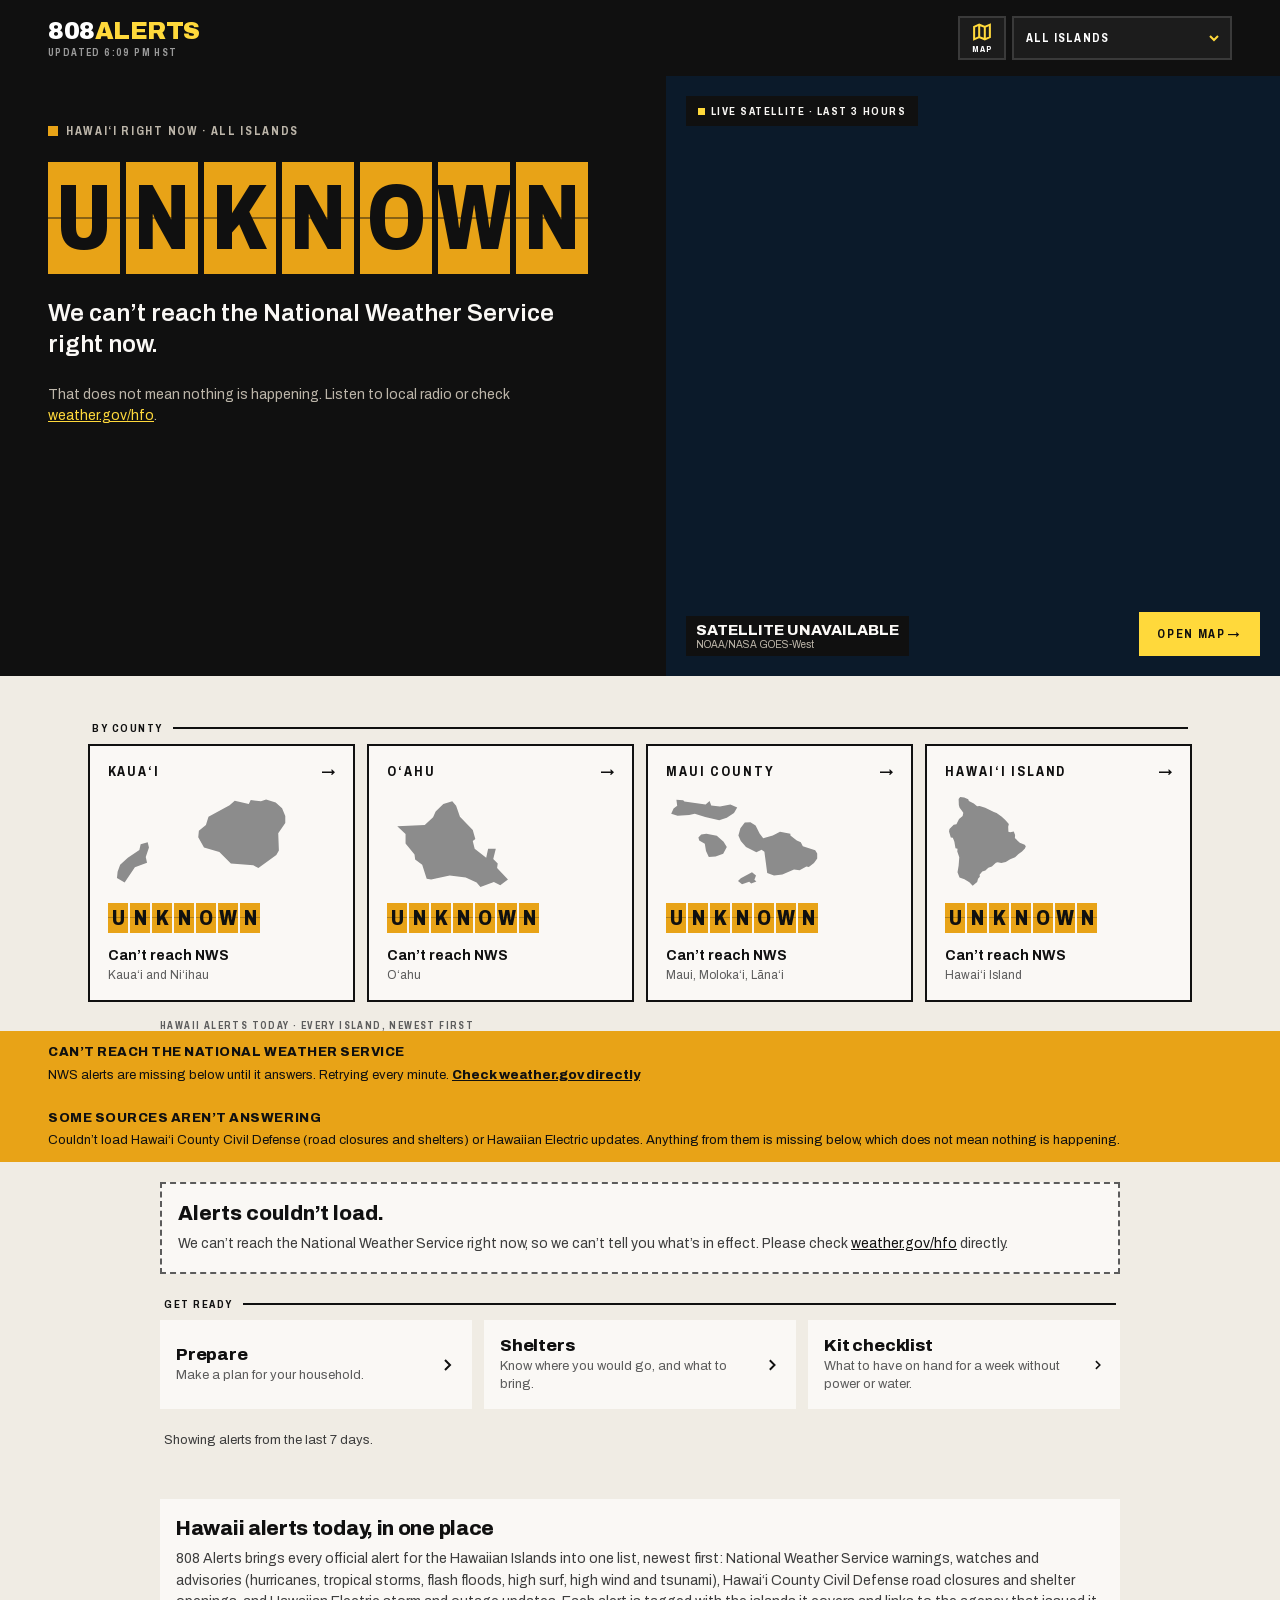
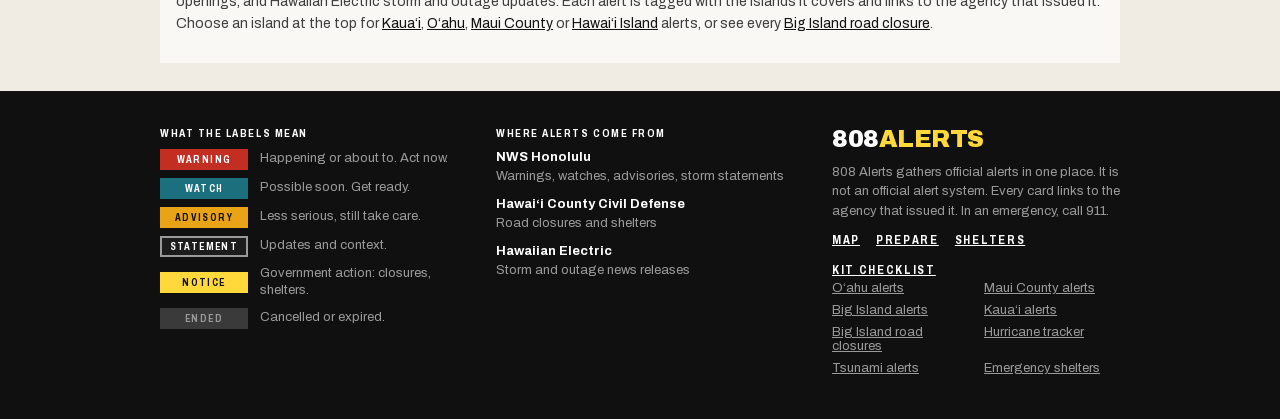
==== commit 8e85bd7a: "Hero: read alert areas as a plain list, shorten the satellite credit; fix the 900 to 984px overflow" ====
--- a/index.html
+++ b/index.html
@@ -202,7 +202,7 @@
   .bar{padding:16px 48px}
   .wm{font-size:24px}
   .pick select{width:220px}
-  main{padding:8px 0 40px;width:960px}
+  main{padding:8px 0 40px;width:100%;max-width:960px}
   .card{display:grid;grid-template-columns:124px minmax(0,1fr) 156px;grid-auto-rows:auto}
   .card .c-top{display:contents}
   .card .c-id{grid-column:1;grid-row:1/span 6;padding:18px 16px;border-right:2px solid var(--line);gap:10px}
@@ -269,7 +269,7 @@
 @media (min-width:900px){
   .kick{padding:18px 0 0}
   .aboutfeed,.guidewrap{padding-left:0;padding-right:0}
-  .page{width:960px;margin:0 auto;padding:12px 0 40px}
+  .page{width:100%;max-width:960px;margin:0 auto;padding:12px 0 40px}
   .page>h1{font-size:40px}
   .roads{display:grid;grid-template-columns:repeat(2,minmax(0,1fr));gap:10px}
 }
@@ -364,6 +364,8 @@
   .mf .fl{height:30px;font-size:22px}
 }
 .threats .zt span a{color:var(--muted3)}
+/* 900 to 984px: the 960px column needs a gutter, or it sits on the screen edge */
+@media (min-width:900px) and (max-width:984px){main,.page,.kick,.aboutfeed,.guidewrap{padding-left:12px;padding-right:12px}}
 
 </style>
 </head>
@@ -395,7 +397,7 @@
 <figure class="h-sat" id="hsat">
 <div class="frames" id="frames"></div>
 <div class="h-chip n"><i></i>LIVE SATELLITE · LAST 3 HOURS</div>
-<div class="h-bar"><div class="h-time"><b id="stime">LOADING…</b><span>NOAA/NASA GOES-West via NASA GIBS</span></div>
+<div class="h-bar"><div class="h-time"><b id="stime">LOADING…</b><span>NOAA/NASA GOES-West</span></div>
 <div class="h-btns"><button type="button" class="n" id="sloop" hidden>PAUSE LOOP</button><a class="n pri" id="smap" href="/map/">OPEN MAP →</a></div></div>
 <figcaption class="sr">Satellite imagery of the Hawaiian Islands from the GOES-West weather satellite over the last three hours, playing as a loop.</figcaption>
 </figure>
@@ -1195,10 +1197,15 @@
   return act.length ? act[0].level : 'QUIET';
 }
 function scopeName(isl) { return isl === 'ALL' ? 'ALL ISLANDS' : COUNTY_TILE[isl]; }
+// "KAUAʻI + OʻAHU + MAUI" reads as "Kauaʻi, Oʻahu and Maui" in a sentence.
+function placeList(where) {
+  var a = titleCase(where).split(/\s*\+\s*/);
+  return a.length < 2 ? a[0] : a.slice(0, -1).join(', ') + ' and ' + a[a.length - 1];
+}
 function eventList(act) {
   var seen = {}, out = [];
   act.forEach(function (c) {
-    var k = c.event + ' for ' + titleCase(c.where);
+    var k = c.event + ' for ' + placeList(c.where);
     if (!seen[k]) { seen[k] = 1; out.push(k); }
   });
   return out;
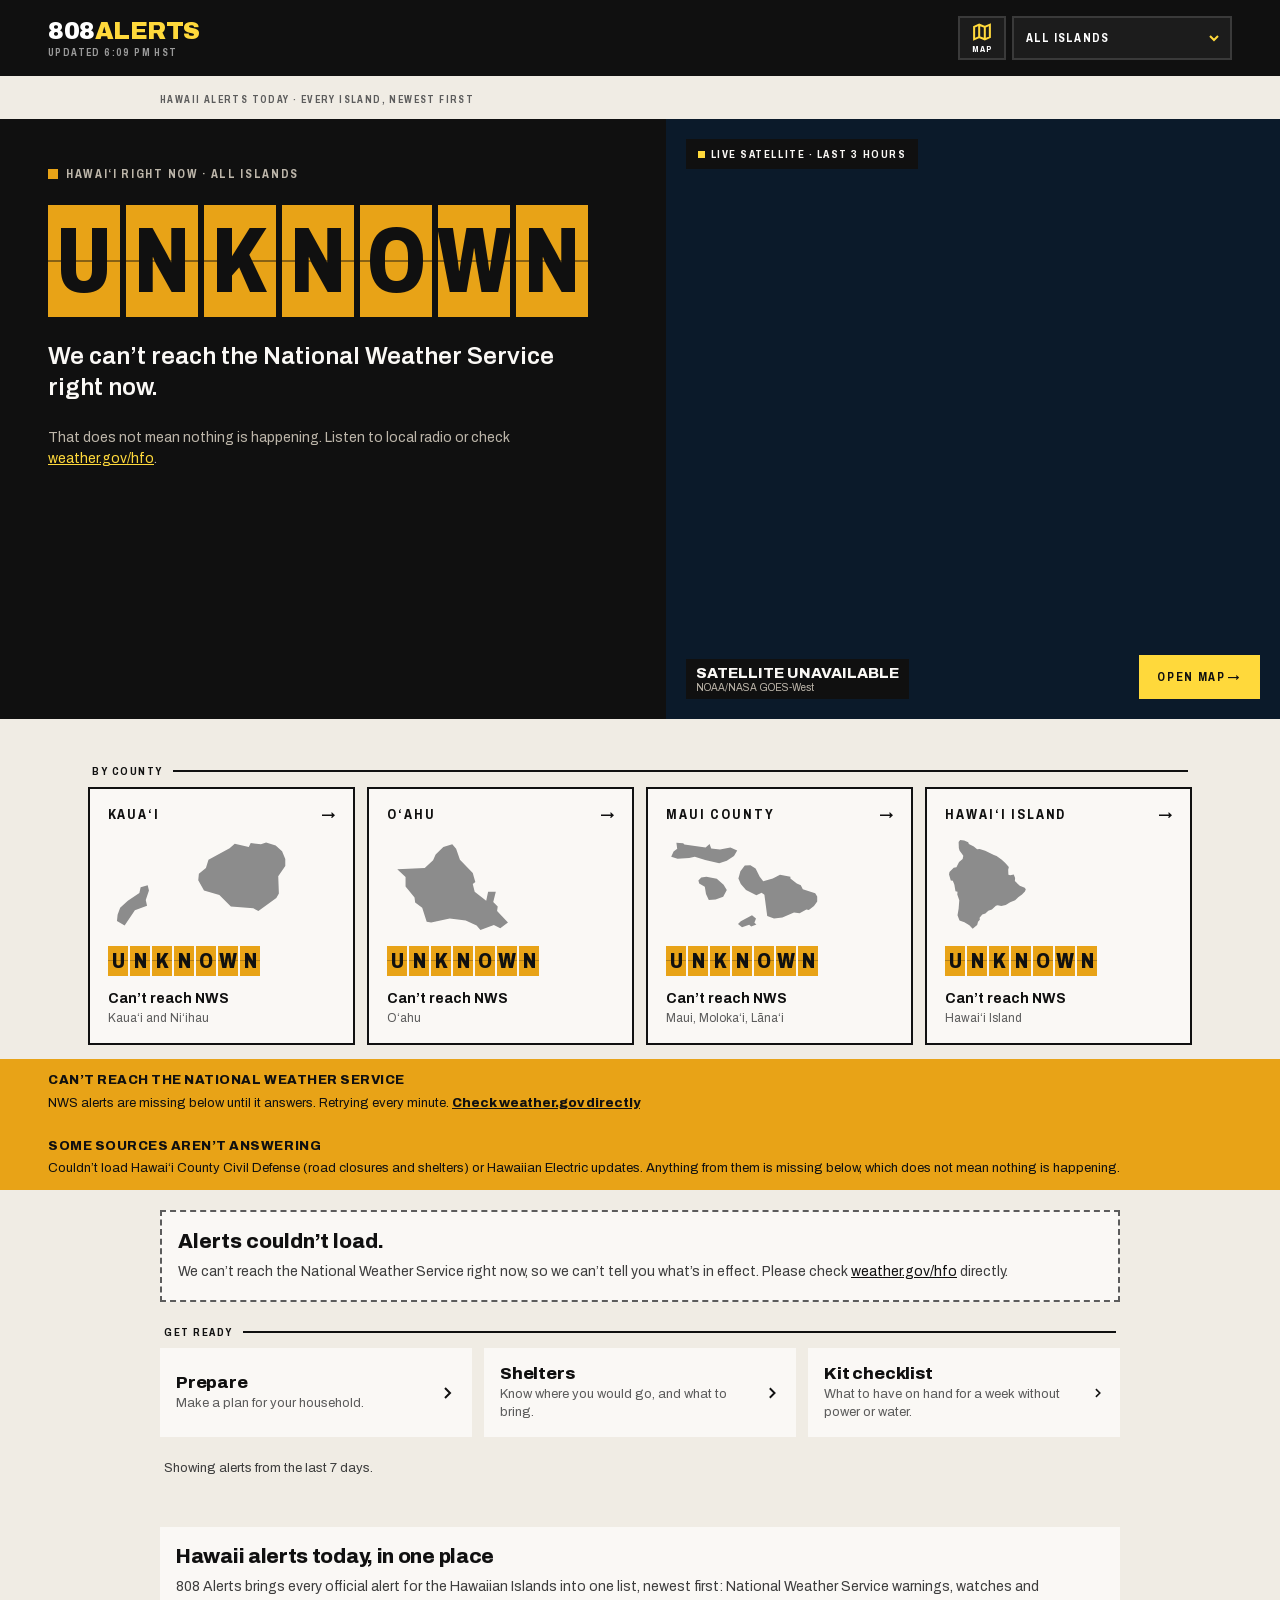
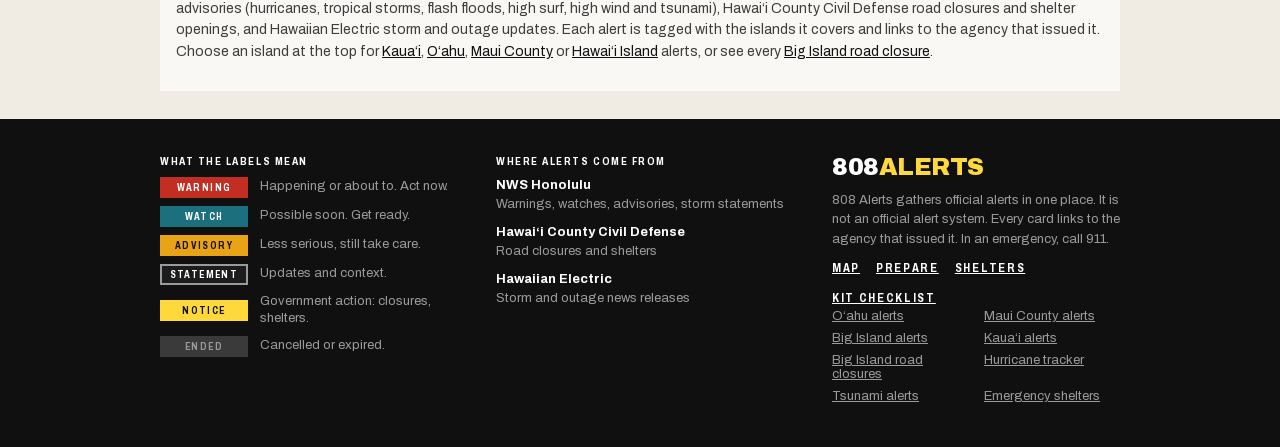
==== commit 49ea4316: "Make the feed wrapper the one main landmark, put the H1 first, add a skip link The hero, county boar" ====
--- a/index.html
+++ b/index.html
@@ -41,6 +41,9 @@
 a{color:var(--ink)}
 button,select{font:inherit;color:inherit;cursor:pointer}
 :focus-visible{outline:2px solid var(--accent);outline-offset:2px}
+.skip{position:absolute;left:8px;top:-100px;z-index:100;background:var(--accent);color:var(--ink);padding:10px 14px;font-size:14px;font-weight:800;text-decoration:none}
+.skip:focus{top:8px}
+#feedwrap:focus,#detail:focus{outline:none}
 .sr{position:absolute;width:1px;height:1px;overflow:hidden;clip:rect(0 0 0 0);white-space:nowrap}
 .n{font-stretch:77%;font-weight:700;letter-spacing:.14em}
 [hidden]{display:none!important}
@@ -66,7 +69,7 @@
 .banner a{font-weight:800}
 
 /* feed */
-main{padding:0 12px 28px;display:flex;flex-direction:column;gap:10px;max-width:960px;margin:0 auto}
+:where(#feed,#detail>main){padding:0 12px 28px;display:flex;flex-direction:column;gap:10px;max-width:960px;margin:0 auto}
 .rule{display:flex;align-items:center;gap:10px;padding:14px 4px 0}
 .rule span:first-child{font-size:11px;white-space:nowrap}
 .rule span:last-child{flex-grow:1;height:2px;background:var(--ink);display:block}
@@ -202,7 +205,7 @@
   .bar{padding:16px 48px}
   .wm{font-size:24px}
   .pick select{width:220px}
-  main{padding:8px 0 40px;width:100%;max-width:960px}
+  :where(#feed,#detail>main){padding:8px 0 40px;width:100%;max-width:960px}
   .card{display:grid;grid-template-columns:124px minmax(0,1fr) 156px;grid-auto-rows:auto}
   .card .c-top{display:contents}
   .card .c-id{grid-column:1;grid-row:1/span 6;padding:18px 16px;border-right:2px solid var(--line);gap:10px}
@@ -222,14 +225,14 @@
   .c-foot{margin-top:auto;padding:10px 22px}
   .tiles{display:grid;grid-template-columns:repeat(3,minmax(0,1fr));gap:12px}
   .zones{grid-template-columns:repeat(4,minmax(0,1fr))}
-  .detail main{width:720px}
+  .detail #detail>main{width:720px}
   .f-in{display:grid;grid-template-columns:repeat(3,minmax(0,1fr));gap:48px}
   footer.site{padding:36px 48px 44px}
   .banner{padding:12px 48px}
 }
 
 /* SEO pass, 2026-09-24: page heading, about block, island guides, road closures */
-.kick{max-width:960px;margin:0 auto;padding:14px 16px 0;font-size:10px;color:var(--muted3);font-weight:700}
+.kick{max-width:960px;margin:0 auto;padding:14px 16px 12px;font-size:10px;color:var(--muted3);font-weight:700}
 .morel{font-size:13px;font-weight:700;color:var(--ink)}
 .aboutfeed{max-width:960px;margin:8px auto 0;padding:0 12px}
 .aboutfeed>div,.guide{background:var(--surface);padding:18px 16px}
@@ -267,7 +270,7 @@
 .road .alt{font-size:13px;color:var(--muted3)}
 .road .since{font-size:12px;color:var(--muted3)}
 @media (min-width:900px){
-  .kick{padding:18px 0 0}
+  .kick{padding:18px 0 14px}
   .aboutfeed,.guidewrap{padding-left:0;padding-right:0}
   .page{width:100%;max-width:960px;margin:0 auto;padding:12px 0 40px}
   .page>h1{font-size:40px}
@@ -321,6 +324,7 @@
 .h-btns button,.h-btns a{min-height:44px;padding:0 12px;display:inline-flex;align-items:center;background:var(--ink);color:var(--accent);border:2px solid var(--accent);border-radius:0;text-decoration:none;font-size:11px}
 .h-btns a.pri{display:none}
 .cty{max-width:1200px;margin:0 auto;padding:4px 12px 0}
+.cty+#banners{margin-top:14px}
 .cty-g{display:flex;flex-direction:column;gap:6px;margin-top:10px}
 .ct{background:var(--surface);border:2px solid var(--ink);text-decoration:none;color:var(--ink);display:grid;grid-template-columns:72px minmax(0,1fr);grid-template-areas:"svg h" "svg mf" "svg d";column-gap:12px;row-gap:6px;padding:12px}
 .ct:hover,.ct.cur{box-shadow:inset 0 -6px 0 var(--accent)}
@@ -365,11 +369,12 @@
 }
 .threats .zt span a{color:var(--muted3)}
 /* 900 to 984px: the 960px column needs a gutter, or it sits on the screen edge */
-@media (min-width:900px) and (max-width:984px){main,.page,.kick,.aboutfeed,.guidewrap{padding-left:12px;padding-right:12px}}
+@media (min-width:900px) and (max-width:984px){:where(#feed,#detail>main),.page,.kick,.aboutfeed,.guidewrap{padding-left:12px;padding-right:12px}}
 
 </style>
 </head>
 <body>
+<a class="skip n" id="skip" href="#feedwrap">Skip to alerts</a>
 <header class="bar">
 <a class="brand" href="/" aria-label="808 Alerts home">
 <span class="wm"><b>808</b><i>ALERTS</i></span>
@@ -391,7 +396,8 @@
 </div>
 </div>
 </header>
-<div id="feedwrap">
+<main id="feedwrap" tabindex="-1">
+<h1 class="kick n">HAWAII ALERTS TODAY · EVERY ISLAND, NEWEST FIRST</h1>
 <section class="hero" id="hero">
 <div class="h-st"><div class="h-in" id="hstatus"><!--SSR:HERO--><div class="h-k n"><i class="lv-CHECKING"></i>HAWAIʻI RIGHT NOW</div><p class="hw lv-CHECKING"><span class="sr">Checking alerts.</span><span class="flaps" aria-hidden="true" style="--n:8"><b class="fl">C</b><b class="fl">H</b><b class="fl">E</b><b class="fl">C</b><b class="fl">K</b><b class="fl">I</b><b class="fl">N</b><b class="fl">G</b></span></p><p class="h-sum">Checking the National Weather Service…</p><!--/SSR:HERO--></div></div>
 <figure class="h-sat" id="hsat">
@@ -403,13 +409,12 @@
 </figure>
 </section>
 <section class="cty" id="counties"><!--SSR:COUNTIES--><!--/SSR:COUNTIES--></section>
-<h1 class="kick n">HAWAII ALERTS TODAY · EVERY ISLAND, NEWEST FIRST</h1>
 <div id="banners"><!--SSR:BANNERS--><!--/SSR:BANNERS--></div>
-<main id="feed"><noscript><div class="empty"><h2>808 Alerts needs JavaScript to keep alerts current.</h2><p>Go straight to the sources: <a href="https://www.weather.gov/hfo/">NWS Honolulu</a>, <a href="https://dod.hawaii.gov/hiema/">HI-EMA</a>, and your county emergency agency.</p></div></noscript><!--SSR:FEED--><div class="loading">Loading alerts…</div><!--/SSR:FEED--></main>
+<div id="feed"><noscript><div class="empty"><h2>808 Alerts needs JavaScript to keep alerts current.</h2><p>Go straight to the sources: <a href="https://www.weather.gov/hfo/">NWS Honolulu</a>, <a href="https://dod.hawaii.gov/hiema/">HI-EMA</a>, and your county emergency agency.</p></div></noscript><!--SSR:FEED--><div class="loading">Loading alerts…</div><!--/SSR:FEED--></div>
 <section class="aboutfeed"><div><h2>Hawaii alerts today, in one place</h2><p>808 Alerts brings every official alert for the Hawaiian Islands into one list, newest first: National Weather Service warnings, watches and advisories (hurricanes, tropical storms, flash floods, high surf, high wind and tsunami), Hawaiʻi County Civil Defense road closures and shelter openings, and Hawaiian Electric storm and outage updates. Each alert is tagged with the islands it covers and links to the agency that issued it. Choose an island at the top for <a href="/kauai-alerts/">Kauaʻi</a>, <a href="/oahu-alerts/">Oʻahu</a>, <a href="/maui-alerts/">Maui County</a> or <a href="/hawaii-island-alerts/">Hawaiʻi Island</a> alerts, or see every <a href="/big-island-road-closures/">Big Island road closure</a>.</p><div id="now"><!--SSR:NOW--><!--/SSR:NOW--></div></div></section>
 <div class="guidewrap"></div>
-</div>
-<div id="detail" hidden></div>
+</main>
+<div id="detail" tabindex="-1" hidden></div>
 <footer class="site">
 <div class="f-in">
 <div>
@@ -1545,6 +1550,7 @@
   $('#detail').hidden = !detail;
   $('#pick').hidden = detail;
   $('#back').hidden = !detail;
+  $('#skip').setAttribute('href', detail ? '#detail' : '#feedwrap');
   if (detail) renderDetail(); else renderFeed();
 }
 
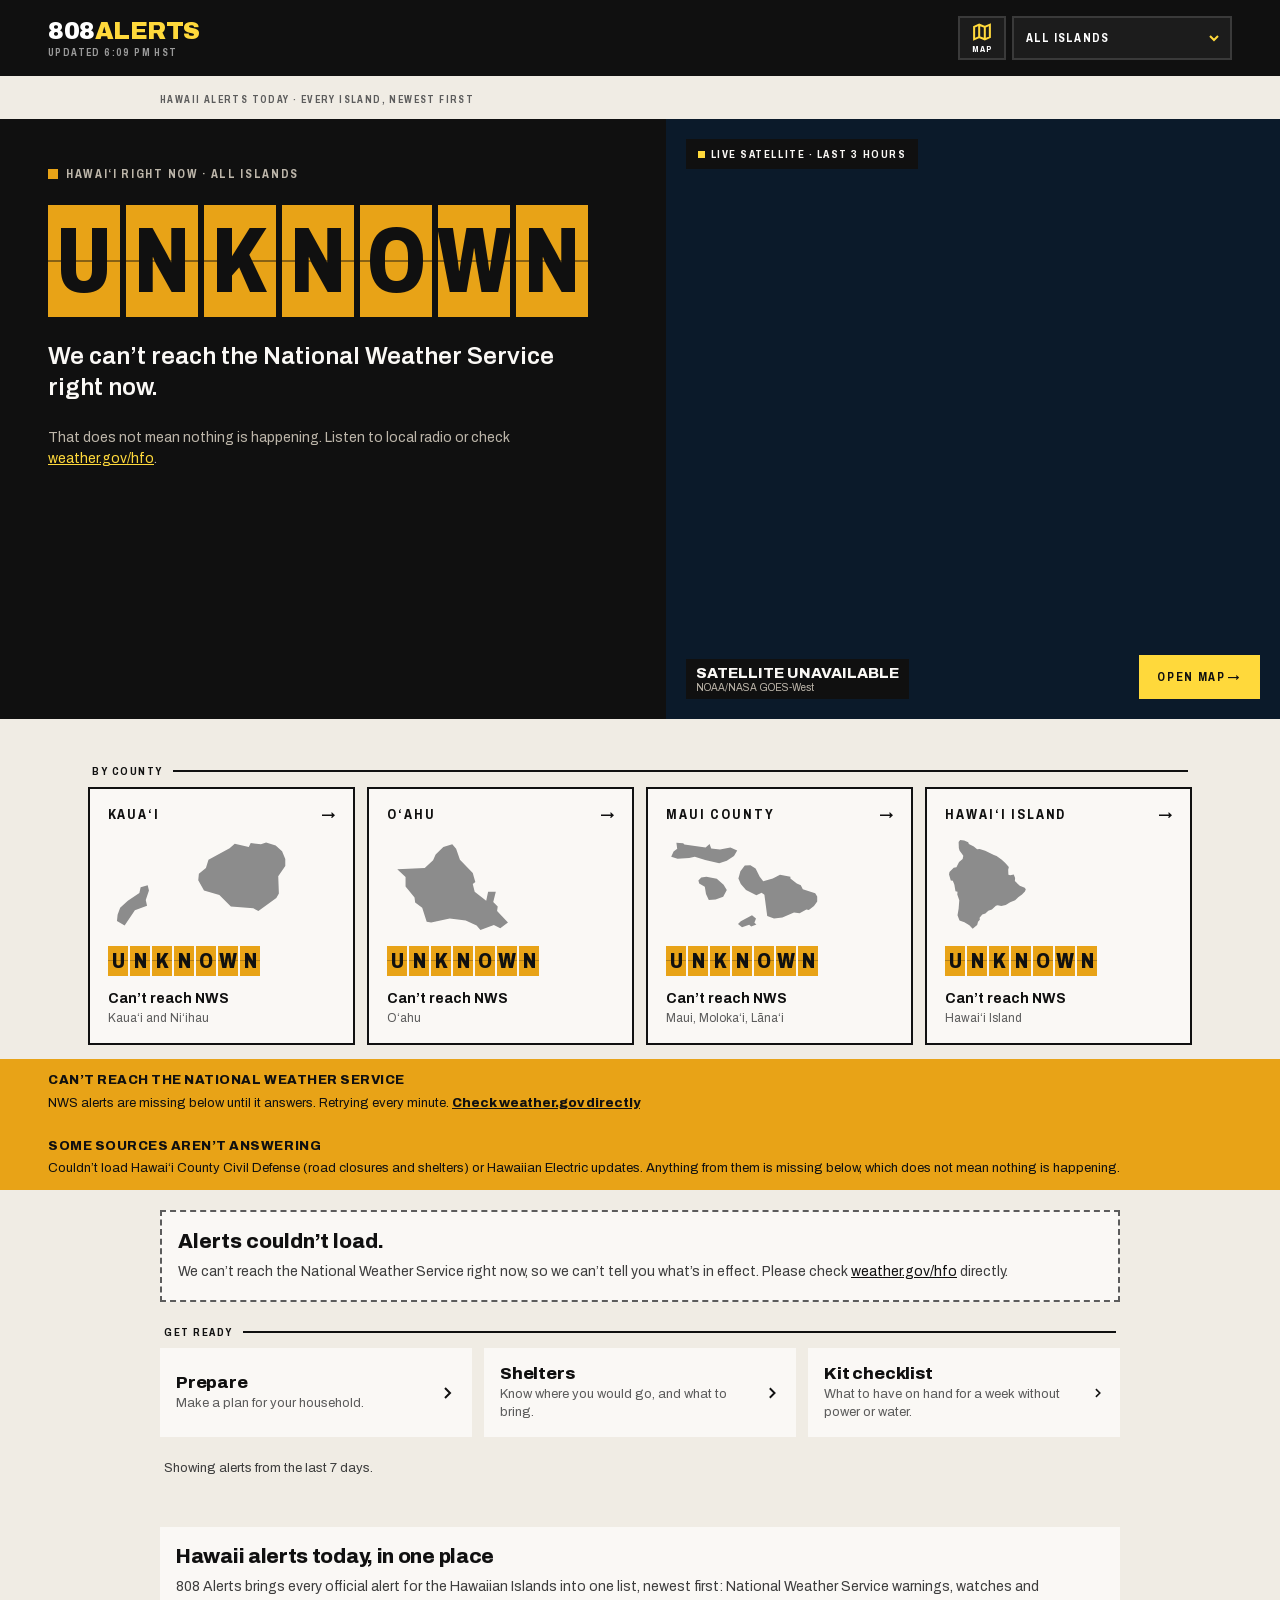
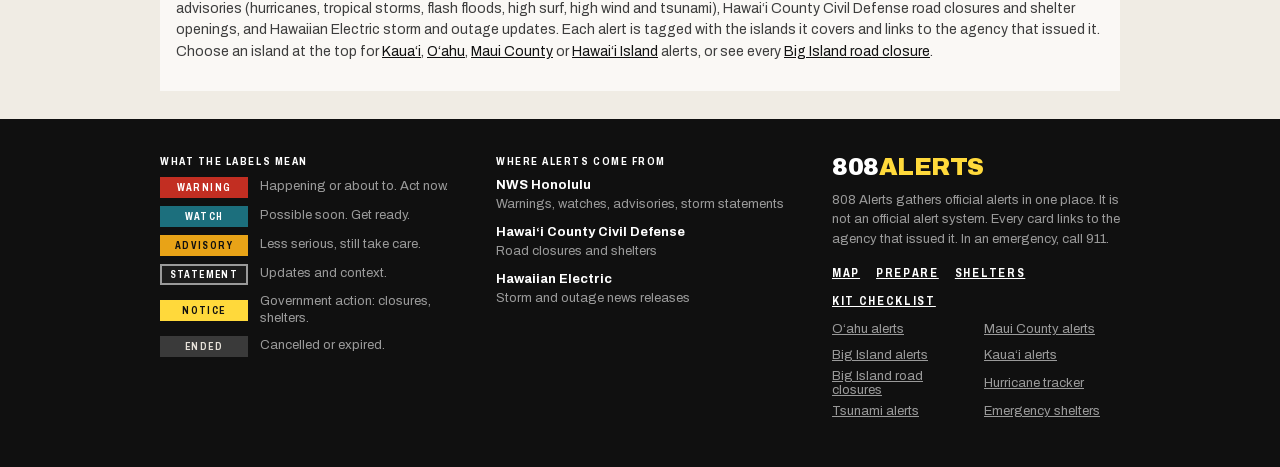
==== commit 0d6662ac: "Fix 320px header reflow, footer tap targets and ENDED tag contrast From an axe-core audit (WCAG 1.4." ====
--- a/index.html
+++ b/index.html
@@ -62,6 +62,16 @@
 .pick select{appearance:none;-webkit-appearance:none;min-height:44px;width:152px;padding:0 34px 0 12px;background:var(--ink2);color:#fff;border:2px solid var(--edge);border-radius:0;font-stretch:77%;font-weight:700;font-size:12px;letter-spacing:.1em}
 .pick svg{position:absolute;right:12px;top:50%;margin-top:-6px;pointer-events:none}
 .back{min-height:44px;display:flex;align-items:center;gap:8px;color:#fff;text-decoration:none;font-size:12px}
+/* 320px reflow: the wordmark (124px), MAP (44px) and the island select must fit
+   in 320 with no sideways scroll. 114px leaves room for HAWAIʻI ISLAND, the
+   longest name, at 11px. */
+@media (max-width:379px){
+  .bar{padding:12px;gap:8px}
+  .hr{gap:4px}
+  .mapbtn{min-width:44px;padding:0 6px}
+  .pick select{width:114px;padding:0 22px 0 8px;font-size:11px;letter-spacing:.05em}
+  .pick svg{right:7px}
+}
 
 /* banners */
 .banner{background:var(--advis);color:var(--ink);padding:12px 16px;display:flex;flex-direction:column;gap:4px;font-size:13px;line-height:1.45}
@@ -190,15 +200,15 @@
 .legend .tag{font-size:10px;text-align:center}
 .legend .t-STATEMENT{background:var(--ink2);color:#fff;border-color:var(--muted)}
 .legend .t-NOTICE{background:var(--accent);color:var(--ink);border-color:var(--accent)}
-.legend .t-ENDED{background:var(--edge);color:var(--muted);border-color:var(--edge)}
+.legend .t-ENDED{background:var(--edge);color:var(--line);border-color:var(--edge)}
 .srcs{display:flex;flex-direction:column;gap:10px;font-size:13px;line-height:1.35}
 .srcs div{display:flex;flex-direction:column;gap:2px}
 .srcs b{color:#fff;font-weight:700}
 .about p{margin:12px 0;font-size:13px;line-height:1.5}
-.links{display:flex;flex-wrap:wrap;gap:16px;font-size:12px}
-.links a{color:#fff}
-.more-l{display:grid;grid-template-columns:repeat(2,minmax(0,1fr));gap:8px 16px;font-size:13px;margin-top:4px}
-.more-l a{color:var(--muted)}
+.links{display:flex;flex-wrap:wrap;gap:4px 16px;font-size:12px}
+.links a{color:#fff;display:inline-flex;align-items:center;min-height:24px}
+.more-l{display:grid;grid-template-columns:repeat(2,minmax(0,1fr));gap:2px 16px;font-size:13px;margin-top:4px}
+.more-l a{color:var(--muted);display:inline-flex;align-items:center;min-height:24px}
 .more-l a:hover{color:#fff}
 
 @media (min-width:900px){
@@ -247,7 +257,7 @@
 .guide ul{margin:0 0 12px;padding-left:18px;font-size:14px;line-height:1.55;color:var(--body)}
 .guide ul.links{list-style:none;padding:0;display:flex;flex-direction:column;gap:4px}
 .guide ul.links li{background:var(--surface2);padding:10px 12px}
-.guide ul.links a{font-weight:800;color:var(--ink);text-decoration:none;display:flex;flex-direction:column;gap:2px}
+.guide ul.links a{font-weight:800;color:var(--ink);text-decoration:none;display:flex;flex-direction:column;justify-content:center;gap:2px;min-height:24px}
 .guide ul.links a:hover{text-decoration:underline}
 .guide .p{font-weight:400;font-size:12px;color:var(--muted3)}
 .guide .meta{display:block;font-size:12px;color:var(--muted3);margin-top:3px}
@@ -415,6 +425,8 @@
 <div class="guidewrap"></div>
 </main>
 <div id="detail" tabindex="-1" hidden></div>
+<div class="sr" id="say-polite" role="status" aria-live="polite" aria-atomic="true"></div>
+<div class="sr" id="say-now" aria-live="assertive" aria-atomic="true"></div>
 <footer class="site">
 <div class="f-in">
 <div>
@@ -962,14 +974,14 @@
   isl = isl || 'ALL';
   var out = '';
   if (S.nws.status === 'fail') {
-    out += '<div class="banner" role="status"><strong>CAN’T REACH THE NATIONAL WEATHER SERVICE</strong><span>' +
+    out += '<div class="banner"><strong>CAN’T REACH THE NATIONAL WEATHER SERVICE</strong><span>' +
       (S.nws.at ? 'Last good check was ' + esc(whenShort(S.nws.at)) + ', so NWS alerts below may be out of date. ' : 'NWS alerts are missing below until it answers. ') +
       'Retrying every minute. <a href="' + NWS_PAGE + '" target="_blank" rel="noopener">Check weather.gov directly</a></span></div>';
   }
   var others = [];
   if ((isl === 'ALL' || isl === 'HAW') && (S.roads.status === 'fail' || S.shelters.status === 'fail')) others.push('Hawaiʻi County Civil Defense (road closures and shelters)');
   if (isl !== 'KAU' && S.heco.status === 'fail') others.push('Hawaiian Electric updates');
-  if (others.length) out += '<div class="banner" role="status"><strong>SOME SOURCES AREN’T ANSWERING</strong><span>Couldn’t load ' + esc(others.join(' or ')) + '. Anything from them is missing below, which does not mean nothing is happening.</span></div>';
+  if (others.length) out += '<div class="banner"><strong>SOME SOURCES AREN’T ANSWERING</strong><span>Couldn’t load ' + esc(others.join(' or ')) + '. Anything from them is missing below, which does not mean nothing is happening.</span></div>';
   return out;
 }
 
@@ -1366,6 +1378,96 @@
   }).join('') + '</div>';
 }
 
+/* ---------- screen reader announcements (added 2026-11-04) ----------
+   The feed redraws itself every minute, which a screen reader user cannot see.
+   alertSnapshot() records what is showing for one island filter; announce()
+   compares the last record with a new one and returns the sentences to speak.
+   No DOM here, so the server copy can be tested in Node (test-announce.mjs).
+   ui.js calls it only after a refresh, never on the 30-second redraw or the
+   ended-alerts toggle, and the first call only records (nothing on page load). */
+var LV_WORD = { WARNING: 'warning', WATCH: 'watch', ADVISORY: 'advisory', STATEMENT: 'statement' };
+var HERO_WORD = { WARNING: 'Warning', WATCH: 'Watch', ADVISORY: 'Advisory', STATEMENT: 'Statement', QUIET: 'quiet, no warnings, watches or advisories' };
+
+function alertSnapshot(isl) {
+  var items = nwsActiveFor(isl).map(function (c) {
+    // Every message id in the card's threads, and every id those messages
+    // reference, so an update still matches the alert it updates even when
+    // the older message is no longer in the active list.
+    var ids = [];
+    c.threads.forEach(function (t) {
+      if (t.latest.event === 'Tropical Cyclone Local Statement') ids.push('TCLS');
+      t.msgs.forEach(function (m) { ids.push(m.id); m.refs.forEach(function (r) { ids.push(r); }); });
+    });
+    return { ids: uniq(ids), level: c.level, event: c.event, where: placeList(c.where), t: c.t };
+  });
+  var down = [];
+  if ((isl === 'ALL' || isl === 'HAW') && (S.roads.status === 'fail' || S.shelters.status === 'fail')) down.push('Hawaiʻi County Civil Defense road closures and shelters');
+  if (isl !== 'KAU' && S.heco.status === 'fail') down.push('Hawaiian Electric updates');
+  return { nws: S.nws.status, level: levelFor(isl), items: items, down: down };
+}
+
+function sameAlert(a, b) { return a.ids.some(function (id) { return b.ids.indexOf(id) > -1; }); }
+function alertLine(it) { return it.event + ' for ' + it.where + ', issued ' + tm(it.t); }
+
+// rec is what the last call returned (null on the first call). Returns
+// { rec, polite, assertive }; an empty string means say nothing in that region.
+function announce(rec, snap, isl) {
+  var scope = isl === 'ALL' ? 'all islands' : FILTER_NAME[isl];
+  var out = { rec: rec, polite: '', assertive: '' };
+  if (!rec) {
+    // page load: record, say nothing, even when a source is already down
+    out.rec = { base: snap.nws === 'ok' ? snap : null, nwsDown: snap.nws === 'fail', said: false, down: snap.down };
+    return out;
+  }
+  var polite = [], loud = [];
+  var r = { base: rec.base, nwsDown: rec.nwsDown, said: rec.said, down: snap.down };
+
+  snap.down.filter(function (d) { return rec.down.indexOf(d) < 0; }).forEach(function (d) { polite.push('Couldn’t load ' + d + '. Retrying every minute.'); });
+
+  if (snap.nws === 'fail') {
+    if (!rec.nwsDown) { polite.unshift('Can’t reach the National Weather Service. Alerts on this page may be out of date. Retrying every minute.'); r.said = true; }
+    r.nwsDown = true;
+    out.rec = r; out.polite = polite.join(' ');
+    return out;
+  }
+  if (snap.nws !== 'ok') { out.rec = r; out.polite = polite.join(' '); return out; }
+
+  if (rec.nwsDown && rec.said) polite.unshift('The National Weather Service is answering again.');
+  r.nwsDown = false; r.said = false;
+  r.base = snap;
+  if (!rec.base) { out.rec = r; out.polite = polite.join(' '); return out; } // first good answer: record only
+
+  var prev = rec.base.items;
+  var fresh = [], changed = [];
+  snap.items.forEach(function (it) {
+    var old = prev.filter(function (p) { return sameAlert(p, it); })[0];
+    if (!old) fresh.push(it);
+    else if (old.level !== it.level || old.event !== it.event) changed.push({ old: old, it: it });
+  });
+
+  if (fresh.length > 3) {
+    var top = fresh.slice().sort(function (a, b) { return (LV_RANK[b.level] || 0) - (LV_RANK[a.level] || 0) || b.t - a.t; })[0];
+    var line = fresh.length + ' new alerts. Most serious: ' + alertLine(top) + '.';
+    (top.level === 'WARNING' ? loud : polite).push(line);
+  } else {
+    fresh.forEach(function (it) {
+      var line = 'New ' + (LV_WORD[it.level] || 'alert') + ': ' + alertLine(it) + '.';
+      (it.level === 'WARNING' ? loud : polite).push(line);
+    });
+  }
+  changed.forEach(function (c) {
+    var up = (LV_RANK[c.it.level] || 0) > (LV_RANK[c.old.level] || 0);
+    var line = c.old.event + ' for ' + c.old.where + ' is now ' +
+      (c.it.event !== c.old.event ? (/^[AEIOU]/.test(c.it.event) ? 'an ' : 'a ') + c.it.event : 'a ' + (LV_WORD[c.it.level] || 'alert')) +
+      (c.it.where !== c.old.where ? ' for ' + c.it.where : '') + ', issued ' + tm(c.it.t) + '.';
+    (up && c.it.level === 'WARNING' ? loud : polite).push(line);
+  });
+  if (rec.base.level !== snap.level && HERO_WORD[snap.level]) polite.push('Alert level for ' + scope + ' is now ' + HERO_WORD[snap.level] + '.');
+
+  out.rec = r; out.polite = polite.join(' '); out.assertive = loud.join(' ');
+  return out;
+}
+
 /* ---------- browser layer ----------
    Everything above builds data and HTML strings and runs the same on Cloudflare,
    which uses it to send each page with the current alerts already in it.
@@ -1497,7 +1599,9 @@
     return;
   }
   renderHero();
-  $('#banners').innerHTML = bannerHTML(S.island);
+  // Only touch the banners when they change, so a redraw never re-inserts them.
+  var bh = bannerHTML(S.island), bn = $('#banners');
+  if (bn && bn.innerHTML !== bh) bn.innerHTML = bh;
   feed.innerHTML = feedHTML(S.island, S.showEnded);
   var now = $('#now'); if (now) now.innerHTML = rightNowHTML(S.island);
   var more = $('#more');
@@ -1554,6 +1658,30 @@
   if (detail) renderDetail(); else renderFeed();
 }
 
+/* ---------- screen reader announcements ----------
+   Two visually hidden live regions sit outside #feedwrap and #detail, so no
+   redraw replaces them. Each is emptied a few seconds after it speaks, so the
+   same words can be announced again later. */
+var SAY = { rec: null, timers: {} };
+function speak(id, text) {
+  var el = document.getElementById(id);
+  if (!el || !text) return;
+  clearTimeout(SAY.timers[id]);
+  el.textContent = '';
+  // a short gap so a repeat of the last words still counts as a change
+  setTimeout(function () {
+    el.textContent = text;
+    SAY.timers[id] = setTimeout(function () { el.textContent = ''; }, 7000);
+  }, 150);
+}
+function checkAnnounce() {
+  if (PAGE === 'roads') return;
+  var r = announce(SAY.rec, alertSnapshot(S.island), S.island);
+  SAY.rec = r.rec;
+  speak('say-now', r.assertive);
+  speak('say-polite', r.polite);
+}
+
 function refresh() {
   var jobs = PAGE === 'roads' ? [loadRoads()] : [loadNWS(), loadRoads(), loadShelters(), loadHECO()];
   return Promise.all(jobs).then(function () {
@@ -1561,7 +1689,8 @@
     if (PAGE !== 'roads') assemble();
     updated(); route();
     if (PAGE === 'roads') return;
-    return loadNWSHistory().then(function () { assemble(); route(); });
+    checkAnnounce();
+    return loadNWSHistory().then(function () { assemble(); route(); checkAnnounce(); });
   });
 }
 
